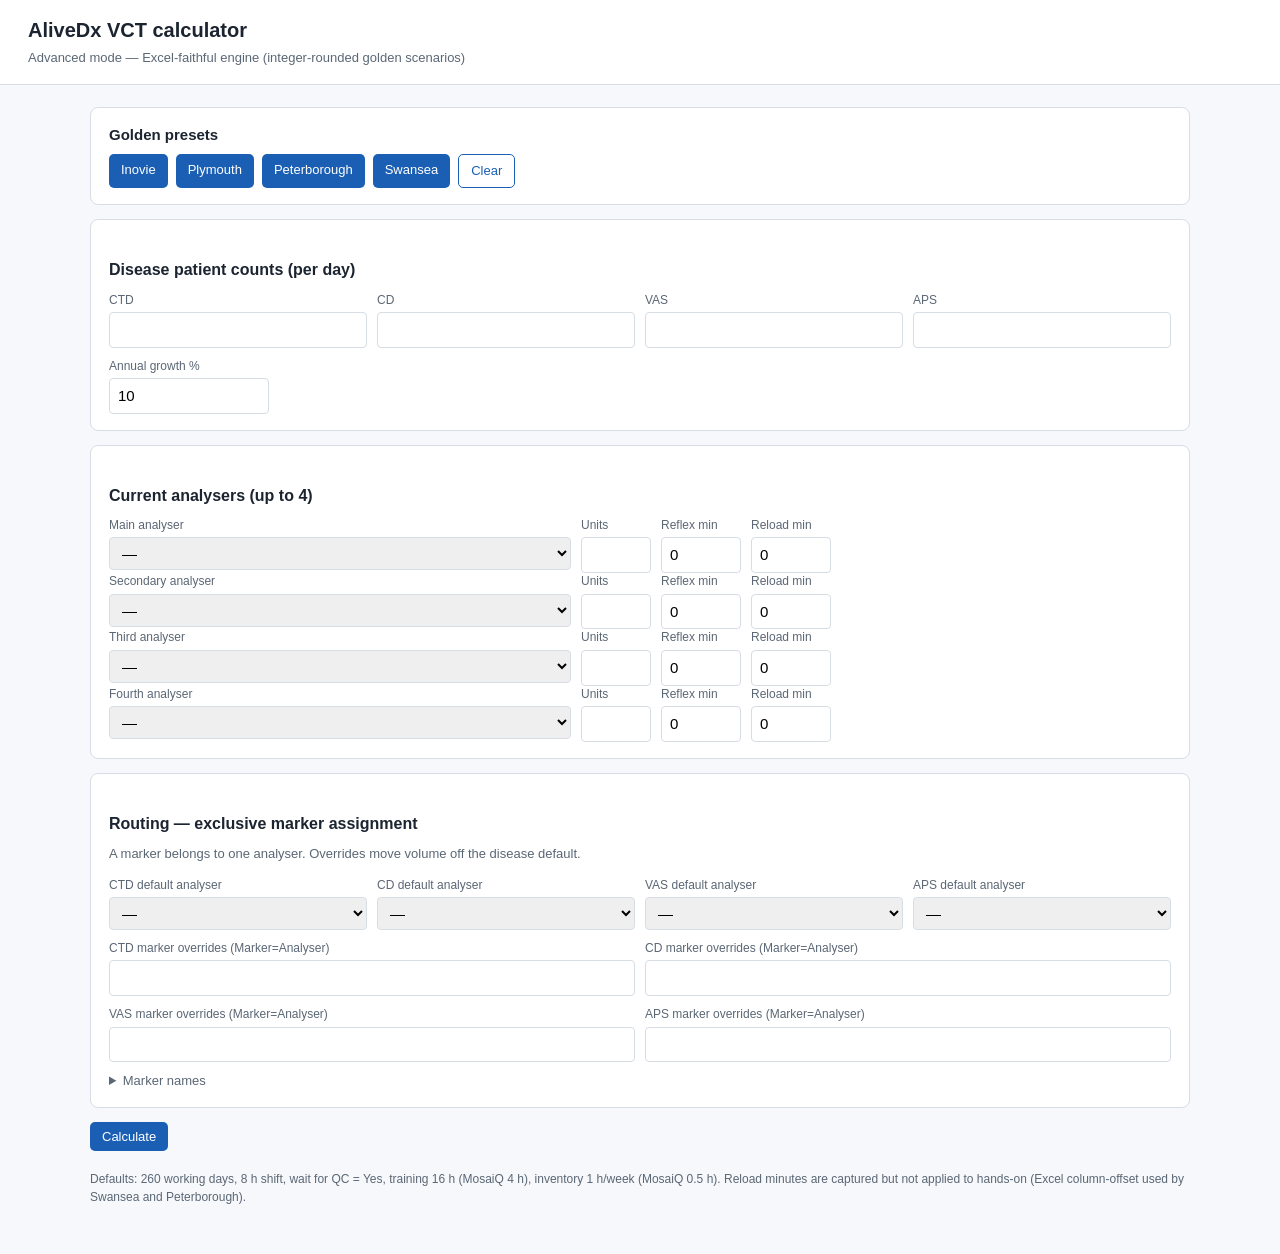
==== index.html @ d1c3e723 "Add VCT Lite calculator" ====
<!doctype html>
<html lang="en">
<head>
<meta charset="utf-8">
<meta name="viewport" content="width=device-width, initial-scale=1">
<title>AliveDx VCT calculator</title>
<style>
:root{--ink:#1b2430;--muted:#5b6775;--line:#d7dde5;--bg:#f6f8fb;--card:#fff;--accent:#1a5fb4;--ok:#1b7f4e;--bad:#b42318}
body{margin:0;font:15px/1.45 Segoe UI,Calibri,Helvetica,Arial,sans-serif;color:var(--ink);background:var(--bg)}
header{background:#fff;border-bottom:1px solid var(--line);padding:16px 28px}
header h1{margin:0;font-size:20px;font-weight:650}header p{margin:4px 0 0;color:var(--muted);font-size:13px}
main{max-width:1100px;margin:0 auto;padding:22px 28px 48px}h2{font-size:16px;margin:22px 0 10px}
.card{background:var(--card);border:1px solid var(--line);border-radius:8px;padding:16px 18px;margin-bottom:14px}
.presets{display:flex;gap:8px;flex-wrap:wrap}
.btn,button,.presets a{display:inline-block;background:var(--accent);color:#fff;border:0;border-radius:5px;padding:7px 12px;text-decoration:none;font-size:13px;cursor:pointer}
.btn.sec,.presets a.sec{background:#fff;color:var(--accent);border:1px solid var(--accent)}
label{display:block;font-size:12px;color:var(--muted);margin-bottom:3px}
input,select{width:100%;padding:6px 8px;border:1px solid var(--line);border-radius:4px;font:inherit;box-sizing:border-box}
.grid,.g4,.g5,.g2{display:grid;gap:10px}.g4{grid-template-columns:repeat(4,1fr)}.g5{grid-template-columns:1.4fr 70px 80px 80px 1fr}.g2{grid-template-columns:1fr 1fr}
table{width:100%;border-collapse:collapse;font-size:14px}th,td{text-align:left;padding:7px 8px;border-bottom:1px solid var(--line)}
th{color:var(--muted);font-weight:600;font-size:12px;text-transform:uppercase;letter-spacing:.03em}
td.num{text-align:right;font-variant-numeric:tabular-nums}.ok{color:var(--ok);font-weight:600}.bad{color:var(--bad);font-weight:600}
footer{color:var(--muted);font-size:12px;margin-top:20px}
#results{display:none}
@media (max-width:720px){.g4,.g5,.g2{grid-template-columns:1fr}}

</style>
</head>
<body>
<header>
  <h1>AliveDx VCT calculator</h1>
  <p>Advanced mode — Excel-faithful engine (integer-rounded golden scenarios)</p>
</header>
<main>
  <div class="card"><strong>Golden presets</strong>
    <div class="presets" style="margin-top:8px">
      <a href="#" id="preset-inovie">Inovie</a>
      <a href="#" id="preset-plymouth">Plymouth</a>
      <a href="#" id="preset-peterborough">Peterborough</a>
      <a href="#" id="preset-swansea">Swansea</a>
      <a class="sec" href="#" id="preset-clear">Clear</a>
    </div>
  </div>

  <form id="vct-form" action="#" onsubmit="return false;">
    <input type="hidden" id="preset" name="preset" value="">
    <div class="card">
      <h2>Disease patient counts (per day)</h2>
      <div class="g4">
        <div><label>CTD</label><input id="p_CTD" name="p_CTD" type="number" min="0" step="1" required></div>
        <div><label>CD</label><input id="p_CD" name="p_CD" type="number" min="0" step="1" required></div>
        <div><label>VAS</label><input id="p_VAS" name="p_VAS" type="number" min="0" step="1" required></div>
        <div><label>APS</label><input id="p_APS" name="p_APS" type="number" min="0" step="1" required></div>
      </div>
      <div style="max-width:160px;margin-top:10px">
        <label>Annual growth %</label>
        <input id="growth" name="growth" type="number" min="0" step="0.1" value="10">
      </div>
    </div>

    <div class="card">
      <h2>Current analysers (up to 4)</h2>
      <div class="grid g5">
        <div><label>Main analyser</label><select id="sys0" name="sys0"></select></div>
        <div><label>Units</label><input id="units0" name="units0" type="number" min="0"></div>
        <div><label>Reflex min</label><input id="reflex0" name="reflex0" type="number" min="0" step="1" value="0"></div>
        <div><label>Reload min</label><input id="reload0" name="reload0" type="number" min="0" step="1" value="0"></div>
        <div></div>
      </div>
      <div class="grid g5">
        <div><label>Secondary analyser</label><select id="sys1" name="sys1"></select></div>
        <div><label>Units</label><input id="units1" name="units1" type="number" min="0"></div>
        <div><label>Reflex min</label><input id="reflex1" name="reflex1" type="number" min="0" step="1" value="0"></div>
        <div><label>Reload min</label><input id="reload1" name="reload1" type="number" min="0" step="1" value="0"></div>
        <div></div>
      </div>
      <div class="grid g5">
        <div><label>Third analyser</label><select id="sys2" name="sys2"></select></div>
        <div><label>Units</label><input id="units2" name="units2" type="number" min="0"></div>
        <div><label>Reflex min</label><input id="reflex2" name="reflex2" type="number" min="0" step="1" value="0"></div>
        <div><label>Reload min</label><input id="reload2" name="reload2" type="number" min="0" step="1" value="0"></div>
        <div></div>
      </div>
      <div class="grid g5">
        <div><label>Fourth analyser</label><select id="sys3" name="sys3"></select></div>
        <div><label>Units</label><input id="units3" name="units3" type="number" min="0"></div>
        <div><label>Reflex min</label><input id="reflex3" name="reflex3" type="number" min="0" step="1" value="0"></div>
        <div><label>Reload min</label><input id="reload3" name="reload3" type="number" min="0" step="1" value="0"></div>
        <div></div>
      </div>
    </div>

    <div class="card">
      <h2>Routing — exclusive marker assignment</h2>
      <p style="color:var(--muted);margin-top:0;font-size:13px">A marker belongs to one analyser. Overrides move volume off the disease default.</p>
      <div class="g4">
        <div><label>CTD default analyser</label><select id="route_CTD" name="route_CTD"></select></div>
        <div><label>CD default analyser</label><select id="route_CD" name="route_CD"></select></div>
        <div><label>VAS default analyser</label><select id="route_VAS" name="route_VAS"></select></div>
        <div><label>APS default analyser</label><select id="route_APS" name="route_APS"></select></div>
      </div>
      <div class="grid g2" style="margin-top:10px">
        <div><label>CTD marker overrides (Marker=Analyser)</label><input id="ov_CTD" name="ov_CTD"></div>
        <div><label>CD marker overrides (Marker=Analyser)</label><input id="ov_CD" name="ov_CD"></div>
        <div><label>VAS marker overrides (Marker=Analyser)</label><input id="ov_VAS" name="ov_VAS"></div>
        <div><label>APS marker overrides (Marker=Analyser)</label><input id="ov_APS" name="ov_APS"></div>
      </div>
      <details style="margin-top:10px;color:var(--muted);font-size:13px">
        <summary>Marker names</summary>
        <div id="marker-help"></div>
      </details>
    </div>
    <button type="button" id="btn-calc">Calculate</button>
  </form>

  <div id="results"></div>
  <footer>Defaults: 260 working days, 8 h shift, wait for QC = Yes, training 16 h (MosaiQ 4 h), inventory 1 h/week (MosaiQ 0.5 h). Reload minutes are captured but not applied to hands-on (Excel column-offset used by Swansea and Peterborough).</footer>
</main>

<script id="engine">
var REF = {"source":"/workspace/vct-user/Masterfile_EXT_VCT Lite.xlsm","instruments":{"MosaiQ":{"name":"MosaiQ","manufacturer":"AliveDx","type":"Multiplex","utilization_basis":1,"shift_min":480,"ttfr":58,"process_sec":42,"process_min":0.7,"max_per_device":460.65934065934067,"batch_tubes":null,"batch_count":null,"wf_setup":10,"wf_qc":58,"wf_cal":0,"wf_maint":21.53846153846154,"op_startup":5,"op_qc":5,"op_cal":0,"op_maint":7.923076923076923,"op_analytical":5,"op_post":5,"max_daily_patients":460.65934065934067},"Phadia 250":{"name":"Phadia 250","manufacturer":"ThermoFisher","type":"Singleplex","utilization_basis":3,"shift_min":480,"ttfr":120,"process_sec":60,"process_min":1,"max_per_device":99.09230769230771,"batch_tubes":null,"batch_count":null,"wf_setup":30,"wf_qc":120,"wf_cal":15,"wf_maint":55.90769230769231,"op_startup":15,"op_qc":5,"op_cal":5,"op_maint":15.846153846153847,"op_analytical":10,"op_post":5,"max_daily_patients":null},"BioPlex 2200":{"name":"BioPlex 2200","manufacturer":"Bio Rad","type":"Multiplex","utilization_basis":2,"shift_min":480,"ttfr":42,"process_sec":36,"process_min":0.6,"max_per_device":468.6080586080586,"batch_tubes":null,"batch_count":null,"wf_setup":60,"wf_qc":42,"wf_cal":2.142857142857143,"wf_maint":22.692307692307693,"op_startup":20,"op_qc":5,"op_cal":0.7142857142857142,"op_maint":8.923076923076923,"op_analytical":15,"op_post":15,"max_daily_patients":null},"Aptiva":{"name":"Aptiva","manufacturer":"Werfen","type":"Multiplex","utilization_basis":2,"shift_min":480,"ttfr":60,"process_sec":60,"process_min":1,"max_per_device":265.46153846153845,"batch_tubes":null,"batch_count":null,"wf_setup":30,"wf_qc":60,"wf_cal":5,"wf_maint":29.53846153846154,"op_startup":10,"op_qc":5,"op_cal":5,"op_maint":18.76923076923077,"op_analytical":10,"op_post":15,"max_daily_patients":null},"Bio-Flash":{"name":"Bio-Flash","manufacturer":"Werfen","type":"Singleplex","utilization_basis":3,"shift_min":480,"ttfr":30,"process_sec":56,"process_min":0.9333333333333333,"max_per_device":351.9230769230769,"batch_tubes":null,"batch_count":null,"wf_setup":30,"wf_qc":30,"wf_cal":5,"wf_maint":26.53846153846154,"op_startup":10,"op_qc":5,"op_cal":5,"op_maint":16.76923076923077,"op_analytical":10,"op_post":15,"max_daily_patients":null},"Euroblotmaster":{"name":"Euroblotmaster","manufacturer":"Euroimmun","type":"Batch","utilization_basis":4,"shift_min":480,"ttfr":121,"process_sec":7260,"process_min":2.75,"max_per_device":4224,"batch_tubes":44,"batch_count":4,"wf_setup":35,"wf_qc":121,"wf_cal":5,"wf_maint":5,"op_startup":35,"op_qc":5,"op_cal":5,"op_maint":5,"op_analytical":15,"op_post":50,"max_daily_patients":null},"DS2":{"name":"DS2","manufacturer":"Dynex","type":"Batch","utilization_basis":4,"shift_min":480,"ttfr":107,"process_sec":13800,"process_min":1.2777777777777777,"max_per_device":60617.25752508362,"batch_tubes":180,"batch_count":2,"wf_setup":15,"wf_qc":0,"wf_cal":0,"wf_maint":19.692307692307693,"op_startup":10,"op_qc":5,"op_cal":5,"op_maint":14.307692307692308,"op_analytical":30,"op_post":10,"max_daily_patients":null}},"markers":{"CTD":{"names":["ANA Screen/ ENA screen (solid phase - first line test/screening - e.g. Bioplex, Immunocap Symphony)","CCP combined prescription with CTD","dsDNA","Scl70","Jo1","SS-B (La)","SS-A (Ro60)","CENP B","U1RNP","Sm","Sm/RNP","RNA polymerase III","Ribosomal P protein","DFS70","Chromatin/Nucleosome","TRIM21 (SS-A Ro52)"],"ratios":[1.0,0.25,1.0,0.1,0.1,0.1,0.1,0.1,0.1,0.1,0.1,0.1,0.1,0.1,0.1,0.1]},"CD":{"names":["tTG IgA","tTG IgG","DGP IgA","DGP IgG","Total IgA (control)"],"ratios":[1.0,0.05,0.02,0.02,0.0]},"VAS":{"names":["MPO","PR3","Anti-GBM"],"ratios":[1.0,1.0,0.2]},"APS":{"names":["Anti-beta2 glicoprotein IgG","Anti-beta2 glicoprotein IgM","Anti-cardiolipin IgG","Anti-cardiolipin IgM"],"ratios":[1.0,1.0,1.0,1.0]}},"defaults":{"working_days_per_week":5,"bank_holidays":"Yes","working_days_per_year":260,"shift_hours":8,"shifts":1,"weeks_per_year":52,"wait_for_qc":"Yes","training_hours_current":16,"employees_current":1,"inventory_h_per_week_current":1,"training_hours_mosaiq":4,"employees_mosaiq":1,"inventory_h_per_week_mosaiq":0.5,"usage":"Full replacement with MosaiQ"},"name_map":{"Bioplex 2200":"BioPlex 2200","Bioplex":"BioPlex 2200","Phadia":"Phadia 250"},"notes":{"wait_qc":"All four golden scenarios wait for QC = Yes; row 49/50 already include QC.","bioPlex_maint":"BioPlex 2200 R_ELISA L64 uses L59 in the monthly term (Excel quirk); cached value stored."}};

// AliveDx VCT Lite/Advanced engine — Excel-faithful calculate()
// Ported exactly from engine.py

function load_ref() {
  return REF;
}

function excel_round(x, digits) {
  if (digits === undefined) digits = 0;
  if (x === null || x === undefined) return null;
  var sign = x >= 0 ? 1 : -1;
  var ax = Math.abs(Number(x));
  var factor = Math.pow(10, digits);
  ax = Math.floor(ax * factor + 0.5) / factor;
  var out = sign * ax;
  if (digits <= 0) return Math.trunc(out);
  return out;
}

function excel_roundup(x, digits) {
  if (digits === undefined) digits = 0;
  if (x === null || x === undefined || x === 0) return 0;
  var factor = Math.pow(10, digits);
  if (digits === 0) {
    return Math.trunc(Math.ceil(x * factor - 1e-12) / factor);
  }
  return Math.ceil(x * factor - 1e-12) / factor;
}

function canon_name(name, ref) {
  if (!name) return name;
  ref = ref || load_ref();
  var map = ref["name_map"] || {};
  return map.hasOwnProperty(name) ? map[name] : name;
}

function _inst(name, ref) {
  ref = ref || load_ref();
  var key = canon_name(name, ref);
  if (!ref["instruments"].hasOwnProperty(key)) {
    throw new Error("Unknown instrument: " + JSON.stringify(name) + " (mapped " + JSON.stringify(key) + ")");
  }
  return ref["instruments"][key];
}

function _short(marker) {
  var m = marker.toLowerCase();
  var aliases = [
    ["ana", "ANA"],
    ["ena", "ANA"],
    ["ccp", "CCP"],
    ["dsdna", "dsDNA"],
    ["scl", "Scl70"],
    ["jo1", "Jo1"],
    ["jo-1", "Jo1"],
    ["ss-b", "SS-B"],
    ["la)", "SS-B"],
    ["ro60", "SS-A"],
    ["ss-a (ro60)", "SS-A"],
    ["cenp", "CENP B"],
    ["u1rnp", "U1RNP"],
    ["sm/rnp", "Sm/RNP"],
    ["sm", "Sm"],
    ["rna pol", "RNA polymerase III"],
    ["ribosom", "Ribosomal P"],
    ["dfs70", "DFS70"],
    ["chromatin", "Chromatin"],
    ["trim21", "TRIM21"],
    ["ttg iga", "tTG IgA"],
    ["ttg igg", "tTG IgG"],
    ["dgp iga", "DGP IgA"],
    ["dgp igg", "DGP IgG"],
    ["total iga", "Total IgA"],
    ["mpo", "MPO"],
    ["pr3", "PR3"],
    ["gbm", "Anti-GBM"],
    ["beta2", null],
    ["cardio", null]
  ];
  if (m.indexOf("beta2") !== -1 || m.indexOf("glicoprotein") !== -1) {
    return m.indexOf("igg") !== -1 ? "b2IgG" : "b2IgM";
  }
  if (m.indexOf("cardio") !== -1) {
    return m.indexOf("igg") !== -1 ? "aCLIgG" : "aCLIgM";
  }
  for (var i = 0; i < aliases.length; i++) {
    var needle = aliases[i][0];
    var short = aliases[i][1];
    if (m.indexOf(needle) !== -1 && short) {
      if (needle === "sm" && (m.indexOf("sm/rnp") !== -1 || m.indexOf("rnp") !== -1)) {
        continue;
      }
      if (needle === "ss-a" || needle === "ro60") {
        if (m.indexOf("ro52") !== -1 || m.indexOf("trim") !== -1) {
          continue;
        }
      }
      return short;
    }
  }
  return marker;
}

function resolve_marker_map(scenario, ref) {
  ref = ref || load_ref();
  var markers = ref["markers"];
  var routing = Object.assign({}, scenario["routing"] || {});
  var overrides = scenario["overrides"] || {};
  var insts = scenario["instruments"] || [];
  var deflt = null;
  if (insts.length) {
    deflt = canon_name(insts[0]["system"], ref);
  }
  var out = {};
  var diseases = Object.keys(markers);
  for (var di = 0; di < diseases.length; di++) {
    var disease = diseases[di];
    var spec = markers[disease];
    var dest = routing.hasOwnProperty(disease) ? routing[disease] : deflt;
    dest = dest ? canon_name(dest, ref) : null;
    var ov = overrides[disease] || {};
    var ov_canon = {};
    var ovKeys = Object.keys(ov);
    for (var oi = 0; oi < ovKeys.length; oi++) {
      var k = ovKeys[oi];
      var v = ov[k];
      ov_canon[_short(k).toLowerCase()] = canon_name(v, ref);
      ov_canon[k.toLowerCase()] = canon_name(v, ref);
    }
    var row = {};
    for (var ni = 0; ni < spec["names"].length; ni++) {
      var name = spec["names"][ni];
      var s = _short(name).toLowerCase();
      row[name] = ov_canon[s] || ov_canon[name.toLowerCase()] || dest;
    }
    out[disease] = row;
  }
  return out;
}

function _top_n_tubes(vols, n) {
  if (!vols || !vols.length) {
    return [];
  }
  var positive = [];
  for (var i = 0; i < vols.length; i++) {
    if (vols[i] > 0) positive.push(vols[i]);
  }
  if (!positive.length) {
    var zeros = [];
    for (var z = 0; z < vols.length; z++) zeros.push(0.0);
    return zeros;
  }
  var ranked = positive.slice().sort(function (a, b) { return b - a; });
  var threshold = ranked[Math.min(n, ranked.length) - 1];
  var out = [];
  var taken = 0;
  for (var j = 0; j < vols.length; j++) {
    var v = vols[j];
    if (v > threshold) {
      out.push(v);
      taken += 1;
    } else if (v === threshold && v > 0 && taken < n) {
      out.push(v);
      taken += 1;
    } else {
      out.push(0.0);
    }
  }
  return out;
}

function calculate(scenario, ref) {
  ref = ref || load_ref();
  var defaults = ref["defaults"];
  var markers = ref["markers"];
  var mmap = resolve_marker_map(scenario, ref);

  var patients = {
    "CTD": Number((scenario["patients"] || {})["CTD"] || 0),
    "CD": Number((scenario["patients"] || {})["CD"] || 0),
    "VAS": Number((scenario["patients"] || {})["VAS"] || 0),
    "APS": Number((scenario["patients"] || {})["APS"] || 0)
  };
  var total_patients = patients["CTD"] + patients["CD"] + patients["VAS"] + patients["APS"];

  var raw_insts = [];
  var specs = scenario["instruments"] || [];
  for (var si = 0; si < specs.length; si++) {
    var spec = specs[si];
    var sys = canon_name(spec["system"], ref);
    var units = parseInt(spec["units"] || 0, 10);
    if (isNaN(units)) units = 0;
    if (units <= 0 || !sys) continue;
    raw_insts.push({
      "system": sys,
      "units": units,
      "reflex_min": Number(spec["reflex_min"] || 0),
      "reload_min": Number(spec["reload_min"] || 0),
      "meta": _inst(sys, ref)
    });
  }

  var diseases = Object.keys(markers);
  for (var ri = 0; ri < raw_insts.length; ri++) {
    var inst0 = raw_insts[ri];
    inst0["tests"] = 0.0;
    inst0["tubes"] = 0.0;
    inst0["patients"] = 0.0;
    inst0["panel_tests"] = {};
    inst0["panel_order"] = {};
    for (var d0 = 0; d0 < diseases.length; d0++) {
      inst0["panel_tests"][diseases[d0]] = [];
      inst0["panel_order"][diseases[d0]] = [];
    }
  }

  var name_to_inst = {};
  for (var ni2 = 0; ni2 < raw_insts.length; ni2++) {
    name_to_inst[raw_insts[ni2]["system"]] = raw_insts[ni2];
  }

  var total_tests = 0.0;
  for (var di = 0; di < diseases.length; di++) {
    var disease = diseases[di];
    var specm = markers[disease];
    var npat = patients[disease];
    for (var mi = 0; mi < specm["names"].length; mi++) {
      var name = specm["names"][mi];
      var ratio = specm["ratios"][mi];
      var dest = mmap[disease][name];
      var vol = npat * Number(ratio);
      total_tests += vol;
      if (dest && name_to_inst.hasOwnProperty(dest)) {
        name_to_inst[dest]["tests"] += vol;
        name_to_inst[dest]["panel_tests"][disease].push(vol);
        name_to_inst[dest]["panel_order"][disease].push(name);
      }
    }
  }

  var multiplex_top2 = { "CD": true, "APS": true };
  for (var dj = 0; dj < diseases.length; dj++) {
    var disease2 = diseases[dj];
    var panel_tubes = {};
    for (var ii = 0; ii < raw_insts.length; ii++) {
      var inst = raw_insts[ii];
      var vols = inst["panel_tests"][disease2];
      if (!vols.length) {
        panel_tubes[inst["system"]] = 0.0;
        continue;
      }
      var n = (inst["meta"]["type"] === "Multiplex" && multiplex_top2[disease2]) ? 2 : 1;
      var tlist = _top_n_tubes(vols, n);
      var tsum = 0;
      for (var t = 0; t < tlist.length; t++) tsum += tlist[t];
      panel_tubes[inst["system"]] = tsum;
      inst["tubes"] += tsum;
    }
    var pvals = Object.keys(panel_tubes).map(function (k) { return panel_tubes[k]; });
    var max_k = pvals.length ? Math.max.apply(null, pvals) : 0.0;
    var awarded = false;
    for (var ij = 0; ij < raw_insts.length; ij++) {
      var inst2 = raw_insts[ij];
      var k = panel_tubes.hasOwnProperty(inst2["system"]) ? panel_tubes[inst2["system"]] : 0.0;
      if ((!awarded) && max_k > 0 && Math.abs(k - max_k) < 1e-9) {
        inst2["patients"] += k;
        awarded = true;
      }
    }
  }

  var total_tubes = 0;
  for (var it = 0; it < raw_insts.length; it++) total_tubes += raw_insts[it]["tubes"];
  var analysers_current = 0;
  for (var iu = 0; iu < raw_insts.length; iu++) analysers_current += raw_insts[iu]["units"];

  var mq = ref["instruments"]["MosaiQ"];
  var mq_max = Number(mq["max_per_device"]);
  var mq_units = mq_max ? excel_roundup(total_patients / mq_max, 0) : 1;
  if (mq_units < 1 && total_patients > 0) mq_units = 1;

  function native_capacity(inst) {
    var m = inst["meta"];
    if (m["type"] === "Batch") {
      return Number(m["batch_count"]) * Number(m["batch_tubes"]) * inst["units"];
    }
    return Number(m["max_per_device"]) * inst["units"];
  }

  function utilization(inst) {
    var cap = native_capacity(inst);
    if (!cap) return 0.0;
    var basis = inst["meta"]["utilization_basis"];
    var load;
    if (basis === 2 || basis === 4) {
      load = inst["tubes"];
    } else if (basis === 3) {
      load = inst["tests"];
    } else {
      load = inst["patients"];
    }
    return load / cap;
  }

  var utils = [];
  for (var ux = 0; ux < raw_insts.length; ux++) {
    if (raw_insts[ux]["units"] > 0) utils.push(utilization(raw_insts[ux]));
  }
  var max_util = utils.length ? Math.max.apply(null, utils) : 1.0;
  if (max_util <= 0) max_util = 1.0;
  var current_capacity = total_patients / max_util;

  function one_device_tat(inst, load_per_device) {
    var m = inst["meta"];
    var setup = Number(m["wf_setup"] || 0);
    var maint = Number(m["wf_maint"] || 0);
    var cal = Number(m["wf_cal"] || 0);
    var qc = Number(m["wf_qc"] || 0);
    var ttfr, process;
    if (m["type"] === "Batch") {
      ttfr = 0.0;
      var tubes_per_batch = Number(m["batch_tubes"] || 1);
      var n_batch = tubes_per_batch ? excel_roundup(inst["tubes"] / tubes_per_batch, 0) : 0;
      var duration = Number(m["ttfr"] || 0);
      process = n_batch * (n_batch * duration);
    } else {
      ttfr = Number(m["ttfr"] || 0);
      process = load_per_device * Number(m["process_min"] || 0);
    }
    var tat = setup + maint + cal + qc + ttfr + process;
    return {
      "setup": setup, "maint": maint, "cal": cal, "qc": qc,
      "ttfr": ttfr, "process": process, "tat": tat
    };
  }

  function load_for_tat(inst) {
    if (inst["meta"]["type"] === "Singleplex") return inst["tests"];
    return inst["tubes"];
  }

  var clocks = [];
  var testing_current = 0.0;
  var prep_current = 0.0;
  for (var ic = 0; ic < raw_insts.length; ic++) {
    var instc = raw_insts[ic];
    var load = load_for_tat(instc);
    var per = instc["units"] ? load / instc["units"] : 0.0;
    var clk = one_device_tat(instc, per);
    instc["clock"] = clk;
    testing_current += (clk["ttfr"] + clk["process"]) * instc["units"];
    prep_current += (clk["setup"] + clk["maint"] + clk["cal"] + clk["qc"]) * instc["units"];
    clocks.push(clk);
  }

  var mq_load_per = mq_units ? total_patients / mq_units : 0.0;
  var mq_process = mq_load_per * Number(mq["process_min"]);
  var mq_setup = Number(mq["wf_setup"]);
  var mq_maint = Number(mq["wf_maint"]);
  var mq_cal = Number(mq["wf_cal"]);
  var mq_qc = Number(mq["wf_qc"]);
  var mq_ttfr = Number(mq["ttfr"]);
  var mq_tat = mq_setup + mq_maint + mq_cal + mq_qc + mq_ttfr + mq_process;
  var testing_future = (mq_ttfr + mq_process) * mq_units;
  var prep_future = (mq_setup + mq_maint + mq_cal + mq_qc) * mq_units;

  function hot_exclusive(insts_or_mq, is_mq) {
    var total = 0.0;
    if (is_mq) {
      var u = mq_units;
      total += Number(mq["op_startup"]) * u;
      total += Number(mq["op_analytical"]) * u;
      total += Number(mq["op_post"]) * u;
      total += Number(mq["op_qc"]) * u;
      total += Number(mq["op_maint"]) * u;
      total += Number(mq["op_cal"]) * u;
      return total;
    }
    for (var hi = 0; hi < insts_or_mq.length; hi++) {
      var insth = insts_or_mq[hi];
      var mh = insth["meta"];
      var uh = insth["units"];
      total += Number(mh["op_startup"]) * uh;
      total += Number(mh["op_analytical"]) * uh + insth["reflex_min"];
      total += Number(mh["op_post"]) * uh;
      total += Number(mh["op_qc"]) * uh;
      total += Number(mh["op_maint"]) * uh;
      total += Number(mh["op_cal"]) * uh;
    }
    return total;
  }

  var days_wk = Number(defaults["working_days_per_week"]);
  var weeks = Number(defaults["weeks_per_year"]);
  var n_types = raw_insts.length;
  var train_cur_h = Number(defaults["training_hours_current"]) * Number(defaults["employees_current"]) * n_types;
  var train_cur = (train_cur_h / weeks / days_wk) * 60.0;
  var inv_cur = (Number(defaults["inventory_h_per_week_current"]) / days_wk) * 60.0;
  var hot_cur = hot_exclusive(raw_insts) + train_cur + inv_cur;

  var train_mq_h = Number(defaults["training_hours_mosaiq"]) * Number(defaults["employees_mosaiq"]) * 1;
  var train_mq = (train_mq_h / weeks / days_wk) * 60.0;
  var inv_mq = (Number(defaults["inventory_h_per_week_mosaiq"]) / days_wk) * 60.0;
  var hot_fut = hot_exclusive(null, true) + train_mq + inv_mq;

  var roles = ["main", "secondary", "third", "fourth"];
  var processing = {};
  for (var idx = 0; idx < roles.length; idx++) {
    var role = roles[idx];
    if (idx < raw_insts.length) {
      var instp = raw_insts[idx];
      processing[role] = {
        "time_min": excel_round(instp["clock"]["tat"]),
        "tube_runs": excel_round(instp["tubes"]),
        "system": instp["system"]
      };
    } else {
      processing[role] = { "time_min": null, "tube_runs": null, "system": null };
    }
  }
  processing["mosaiq"] = {
    "time_min": excel_round(mq_tat),
    "tube_runs": excel_round(total_patients),
    "system": "MosaiQ"
  };

  var future_setup = mq_max * mq_units;

  var dbg_insts = [];
  for (var idb = 0; idb < raw_insts.length; idb++) {
    var i = raw_insts[idb];
    dbg_insts.push({
      "system": i["system"],
      "units": i["units"],
      "tests": i["tests"],
      "tubes": i["tubes"],
      "patients": i["patients"],
      "util": utilization(i),
      "tat": i["clock"]["tat"],
      "process": i["clock"]["process"]
    });
  }

  return {
    "patients_per_day": excel_round(total_patients),
    "tube_runs_per_day": excel_round(total_tubes),
    "tests_per_day": excel_round(total_tests),
    "analysers_current": analysers_current,
    "analysers_future": mq_units,
    "testing_time_current": excel_round(testing_current),
    "testing_time_future": excel_round(testing_future),
    "preparation_time_current": excel_round(prep_current),
    "preparation_time_future": excel_round(prep_future),
    "processing": processing,
    "hands_on_current": excel_round(hot_cur),
    "hands_on_future": excel_round(hot_fut),
    "workload_patients": excel_round(total_patients),
    "current_capacity": excel_round(current_capacity),
    "future_setup": excel_round(future_setup),
    "send_outs": 0,
    "ifa": 0,
    "_debug": {
      "total_tests_raw": total_tests,
      "total_tubes_raw": total_tubes,
      "max_util": max_util,
      "testing_current_raw": testing_current,
      "prep_current_raw": prep_current,
      "hot_current_raw": hot_cur,
      "hot_future_raw": hot_fut,
      "mq_tat_raw": mq_tat,
      "mq_units": mq_units,
      "instruments": dbg_insts
    }
  };
}

if (typeof module !== "undefined" && module.exports) {
  module.exports = {
    excel_round: excel_round,
    excel_roundup: excel_roundup,
    canon_name: canon_name,
    _short: _short,
    _top_n_tubes: _top_n_tubes,
    resolve_marker_map: resolve_marker_map,
    calculate: calculate,
    load_ref: load_ref
  };
}


var DISEASES = ["CTD", "CD", "VAS", "APS"];
var ROLES = ["Main", "Secondary", "Third", "Fourth"];

var SCENARIOS = {
  inovie: {
    id: 1, name: "Inovie",
    patients: {CTD: 313, CD: 361, VAS: 104, APS: 92},
    growth: 0.05,
    instruments: [
      {system: "Bioplex 2200", units: 4, reflex_min: 30, reload_min: 0},
      {system: "Aptiva", units: 2, reflex_min: 20, reload_min: 0},
      {system: "Phadia 250", units: 1, reflex_min: 0, reload_min: 0}
    ],
    routing: {CTD: "BioPlex 2200", CD: "Aptiva", VAS: "BioPlex 2200", APS: "BioPlex 2200"},
    overrides: {CTD: {"RNA polymerase III": "Phadia 250", DFS70: "Phadia 250"}}
  },
  plymouth: {
    id: 2, name: "Plymouth",
    patients: {CTD: 17, CD: 82, VAS: 10, APS: 3},
    growth: 0.1,
    instruments: [
      {system: "Phadia 250", units: 2, reflex_min: 18, reload_min: 0},
      {system: "DS2", units: 1, reflex_min: 0, reload_min: 0},
      {system: "Euroblotmaster", units: 1, reflex_min: 0, reload_min: 0}
    ],
    routing: {CTD: "Euroblotmaster", CD: "Phadia 250", VAS: "Phadia 250", APS: "Phadia 250"},
    overrides: {CTD: {ANA: "DS2", CCP: "Phadia 250", dsDNA: "Phadia 250"}}
  },
  peterborough: {
    id: 3, name: "Peterborough",
    patients: {CTD: 53, CD: 60, VAS: 9, APS: 4},
    growth: 0.22,
    instruments: [
      {system: "Phadia", units: 3, reflex_min: 60, reload_min: 10}
    ],
    routing: {CTD: "Phadia 250", CD: "Phadia 250", VAS: "Phadia 250", APS: "Phadia 250"},
    overrides: {}
  },
  swansea: {
    id: 4, name: "Swansea",
    patients: {CTD: 40, CD: 153, VAS: 10, APS: 16},
    growth: 0.2,
    instruments: [
      {system: "Bio-Flash", units: 2, reflex_min: 10, reload_min: 10},
      {system: "DS2", units: 1, reflex_min: 5, reload_min: 0}
    ],
    routing: {CTD: "Bio-Flash", CD: "DS2", VAS: "Bio-Flash", APS: "Bio-Flash"},
    overrides: {}
  }
};

var EXPECTED = {
  inovie: {
    patients_per_day: 870, tube_runs_per_day: 1011, tests_per_day: 2101,
    analysers: "7 → 2", testing: "1210 → 725", prep: "977 → 179",
    hot: "515 → 63", workload: 870, capacity: 1219, future: 921,
    proc: [["Main", 259, 601], ["Secondary", 374, 379], ["Third", 404, 31], ["MosaiQ", 452, 870]]
  },
  plymouth: {
    patients_per_day: 112, tube_runs_per_day: 131, tests_per_day: 184,
    analysers: "4 → 1", testing: "613 → 136", prep: "643 → 90",
    hot: "342 → 35", workload: 112, capacity: 153, future: 461,
    proc: [["Main", 413, 112], ["Secondary", 142, 17], ["Third", 287, 2], ["MosaiQ", 226, 112]]
  },
  peterborough: {
    patients_per_day: 126, tube_runs_per_day: 126, tests_per_day: 289,
    analysers: "3 → 1", testing: "649 → 146", prep: "663 → 90",
    hot: "243 → 35", workload: 126, capacity: 129, future: 461,
    proc: [["Main", 437, 126], ["Secondary", null, null], ["Third", null, null], ["MosaiQ", 236, 126]]
  },
  swansea: {
    patients_per_day: 219, tube_runs_per_day: 219, tests_per_day: 395,
    analysers: "3 → 1", testing: "380 → 211", prep: "218 → 90",
    hot: "232 → 35", workload: 219, capacity: 515, future: 461,
    proc: [["Main", 228, 66], ["Secondary", 142, 153], ["Third", null, null], ["MosaiQ", 301, 219]]
  }
};

function instNames() {
  var names = [];
  var keys = Object.keys(REF.instruments);
  for (var i = 0; i < keys.length; i++) {
    if (keys[i] !== "MosaiQ") names.push(keys[i]);
  }
  return names;
}

function fillSelect(sel, selected) {
  var names = instNames();
  var html = '<option value="">—</option>';
  for (var i = 0; i < names.length; i++) {
    var n = names[i];
    var selAttr = (n === selected) ? " selected" : "";
    html += '<option value="' + n + '"' + selAttr + '>' + n + '</option>';
  }
  sel.innerHTML = html;
  if (selected) sel.value = selected;
}

function initSelects() {
  for (var i = 0; i < 4; i++) fillSelect(document.getElementById("sys" + i), "");
  for (var d = 0; d < DISEASES.length; d++) fillSelect(document.getElementById("route_" + DISEASES[d]), "");
  var help = [];
  var diseases = Object.keys(REF.markers);
  for (var i = 0; i < diseases.length; i++) {
    var d = diseases[i];
    var spec = REF.markers[d];
    var shorts = [];
    for (var j = 0; j < spec.names.length; j++) shorts.push(_short(spec.names[j]));
    help.push("<div><strong>" + d + "</strong>: " + shorts.join(", ") + "</div>");
  }
  document.getElementById("marker-help").innerHTML = help.join("");
}

function parseOverrides(text) {
  var out = {};
  if (!text) return out;
  var parts = text.split(",");
  for (var i = 0; i < parts.length; i++) {
    var part = parts[i].trim();
    if (part.indexOf("=") === -1) continue;
    var idx = part.indexOf("=");
    var k = part.slice(0, idx).trim();
    var v = part.slice(idx + 1).trim();
    out[k] = v;
  }
  return out;
}

function ovText(pairs) {
  if (!pairs) return "";
  var keys = Object.keys(pairs);
  var bits = [];
  for (var i = 0; i < keys.length; i++) bits.push(keys[i] + "=" + pairs[keys[i]]);
  return bits.join(", ");
}

function clearForm() {
  document.getElementById("preset").value = "";
  for (var d = 0; d < DISEASES.length; d++) {
    document.getElementById("p_" + DISEASES[d]).value = "";
    fillSelect(document.getElementById("route_" + DISEASES[d]), "");
    document.getElementById("ov_" + DISEASES[d]).value = "";
  }
  document.getElementById("growth").value = "10";
  for (var i = 0; i < 4; i++) {
    fillSelect(document.getElementById("sys" + i), "");
    document.getElementById("units" + i).value = "";
    document.getElementById("reflex" + i).value = "0";
    document.getElementById("reload" + i).value = "0";
  }
  document.getElementById("results").style.display = "none";
  document.getElementById("results").innerHTML = "";
}

function fillPreset(name) {
  var sc = SCENARIOS[name];
  if (!sc) return;
  document.getElementById("preset").value = name;
  for (var d = 0; d < DISEASES.length; d++) {
    var dis = DISEASES[d];
    document.getElementById("p_" + dis).value = sc.patients[dis];
    var dest = sc.routing[dis] ? canon_name(sc.routing[dis]) : "";
    fillSelect(document.getElementById("route_" + dis), dest);
    var ov = (sc.overrides && sc.overrides[dis]) ? sc.overrides[dis] : {};
    document.getElementById("ov_" + dis).value = ovText(ov);
  }
  document.getElementById("growth").value = String(Math.round(sc.growth * 100));
  var insts = sc.instruments.slice();
  while (insts.length < 4) insts.push({system: "", units: "", reflex_min: 0, reload_min: 0});
  for (var i = 0; i < 4; i++) {
    var it = insts[i];
    var sys = it.system ? canon_name(it.system) : "";
    fillSelect(document.getElementById("sys" + i), sys);
    document.getElementById("units" + i).value = (it.units === "" || it.units === undefined || it.units === null) ? "" : it.units;
    document.getElementById("reflex" + i).value = (it.reflex_min === undefined || it.reflex_min === null) ? 0 : it.reflex_min;
    document.getElementById("reload" + i).value = (it.reload_min === undefined || it.reload_min === null) ? 0 : it.reload_min;
  }
}

function readScenario() {
  var preset = (document.getElementById("preset").value || "").toLowerCase();
  var instruments = [];
  for (var i = 0; i < 4; i++) {
    var sys = (document.getElementById("sys" + i).value || "").trim();
    var units = parseInt(Number(document.getElementById("units" + i).value || 0), 10);
    if (isNaN(units)) units = 0;
    if (sys && units > 0) {
      instruments.push({
        system: sys,
        units: units,
        reflex_min: Number(document.getElementById("reflex" + i).value || 0),
        reload_min: Number(document.getElementById("reload" + i).value || 0)
      });
    }
  }
  var routing = {};
  var overrides = {};
  var patients = {};
  for (var d = 0; d < DISEASES.length; d++) {
    var dis = DISEASES[d];
    patients[dis] = Number(document.getElementById("p_" + dis).value || 0);
    var r = (document.getElementById("route_" + dis).value || "").trim();
    if (r) routing[dis] = r;
    var ov = parseOverrides(document.getElementById("ov_" + dis).value || "");
    if (Object.keys(ov).length) overrides[dis] = ov;
  }
  return {
    name: preset ? (preset.charAt(0).toUpperCase() + preset.slice(1)) : "Custom",
    patients: patients,
    growth: Number(document.getElementById("growth").value || 0) / 100.0,
    instruments: instruments,
    routing: routing,
    overrides: overrides
  };
}

function td(val, exp) {
  if (exp === undefined || exp === null && arguments.length < 2) {
    return '<td class="num">' + val + '</td><td></td>';
  }
  if (arguments.length < 2 || exp === undefined) {
    return '<td class="num">' + val + '</td><td></td>';
  }
  var cls = (val === exp) ? "ok" : "bad";
  return '<td class="num ' + cls + '">' + val + '</td><td class="num">' + exp + '</td>';
}

function row(label, val, ev) {
  if (ev === undefined) return "<tr><td>" + label + "</td>" + '<td class="num">' + val + "</td><td></td></tr>";
  return "<tr><td>" + label + "</td>" + td(val, ev) + "</tr>";
}

function renderResults(out, preset) {
  var exp = EXPECTED[preset] || null;
  var a = String(out.analysers_current) + " → " + String(out.analysers_future);
  var t = String(out.testing_time_current) + " → " + String(out.testing_time_future);
  var p = String(out.preparation_time_current) + " → " + String(out.preparation_time_future);
  var h = String(out.hands_on_current) + " → " + String(out.hands_on_future);
  var exp_h = exp ? "<th>Excel</th>" : "<th></th>";

  function r(label, val, ekey) {
    var ev = (exp && ekey) ? exp[ekey] : undefined;
    if (exp && ekey) return row(label, val, ev);
    return row(label, val);
  }

  var exp_map = {};
  if (exp) {
    for (var i = 0; i < exp.proc.length; i++) {
      exp_map[exp.proc[i][0]] = [exp.proc[i][1], exp.proc[i][2]];
    }
  }
  var proc_rows = [];
  var keys = [["main", "Main"], ["secondary", "Secondary"], ["third", "Third"], ["mosaiq", "MosaiQ"]];
  for (var k = 0; k < keys.length; k++) {
    var key = keys[k][0];
    var label = keys[k][1];
    var block = out.processing[key];
    var tm = block.time_min;
    var tr = block.tube_runs;
    var show_t = (tm === null || tm === undefined) ? "—" : tm;
    var show_r = (tr === null || tr === undefined) ? "—" : tr;
    var e = exp_map[label];
    if (e) {
      var et = (e[0] === null || e[0] === undefined) ? "—" : e[0];
      var er = (e[1] === null || e[1] === undefined) ? "—" : e[1];
      var ok = (show_t === et) && (show_r === er);
      var cls = ok ? "ok" : "bad";
      proc_rows.push(
        "<tr><td>" + label + "</td><td class=\"num " + cls + "\">" + show_t + "</td>" +
        "<td class=\"num " + cls + "\">" + show_r + "</td>" +
        "<td class=num>" + et + "</td><td class=num>" + er + "</td></tr>"
      );
    } else {
      proc_rows.push(
        "<tr><td>" + label + "</td><td class=num>" + show_t + "</td>" +
        "<td class=num>" + show_r + "</td><td></td><td></td></tr>"
      );
    }
  }

  var procHead = exp ? "<th>Excel time</th><th>Excel tubes</th>" : "<th></th><th></th>";
  var html = ""
    + '<div class="card"><h2>Volume</h2><table><tr><th>Metric</th><th>Engine</th>' + exp_h + "</tr>"
    + r("Patients / day", out.patients_per_day, "patients_per_day")
    + r("Tube runs / day", out.tube_runs_per_day, "tube_runs_per_day")
    + r("Tests / day", out.tests_per_day, "tests_per_day")
    + "</table></div>"
    + '<div class="card"><h2>A–D drivers</h2><table><tr><th>Driver</th><th>Engine</th>' + exp_h + "</tr>"
    + r("A Analysers (current → MosaiQ)", a, "analysers")
    + r("C Testing time (min)", t, "testing")
    + r("C Preparation time (min)", p, "prep")
    + r("B Hands-on (min, incl. training + inventory)", h, "hot")
    + r("D Current workload (patients)", out.workload_patients, "workload")
    + r("D Current capacity (patients)", out.current_capacity, "capacity")
    + r("D Future setup (MosaiQ patients)", out.future_setup, "future")
    + r("F Send-outs", 0)
    + r("G IFA", 0)
    + "</table></div>"
    + '<div class="card"><h2>C Processing time (one-device TAT) and tube runs</h2>'
    + "<table><tr><th></th><th>Time (min)</th><th>Tube runs</th>" + procHead + "</tr>"
    + proc_rows.join("") + "</table></div>"
    + "<footer>Green matches the Excel golden integer. Hands-on is the inclusive C_Charts stack. Reload is not applied (Excel quirk).</footer>";

  var box = document.getElementById("results");
  box.innerHTML = html;
  box.style.display = "block";
  box.scrollIntoView({behavior: "smooth", block: "start"});
}

function doCalculate() {
  var scenario = readScenario();
  var out = calculate(scenario);
  var preset = (document.getElementById("preset").value || "").toLowerCase();
  renderResults(out, preset);
}

function applyPreset(name) {
  fillPreset(name);
  doCalculate();
}

document.addEventListener("DOMContentLoaded", function () {
  initSelects();
  document.getElementById("preset-inovie").addEventListener("click", function (e) { e.preventDefault(); applyPreset("inovie"); });
  document.getElementById("preset-plymouth").addEventListener("click", function (e) { e.preventDefault(); applyPreset("plymouth"); });
  document.getElementById("preset-peterborough").addEventListener("click", function (e) { e.preventDefault(); applyPreset("peterborough"); });
  document.getElementById("preset-swansea").addEventListener("click", function (e) { e.preventDefault(); applyPreset("swansea"); });
  document.getElementById("preset-clear").addEventListener("click", function (e) { e.preventDefault(); clearForm(); });
  document.getElementById("btn-calc").addEventListener("click", function (e) { e.preventDefault(); doCalculate(); });
});
</script>
</body>
</html>
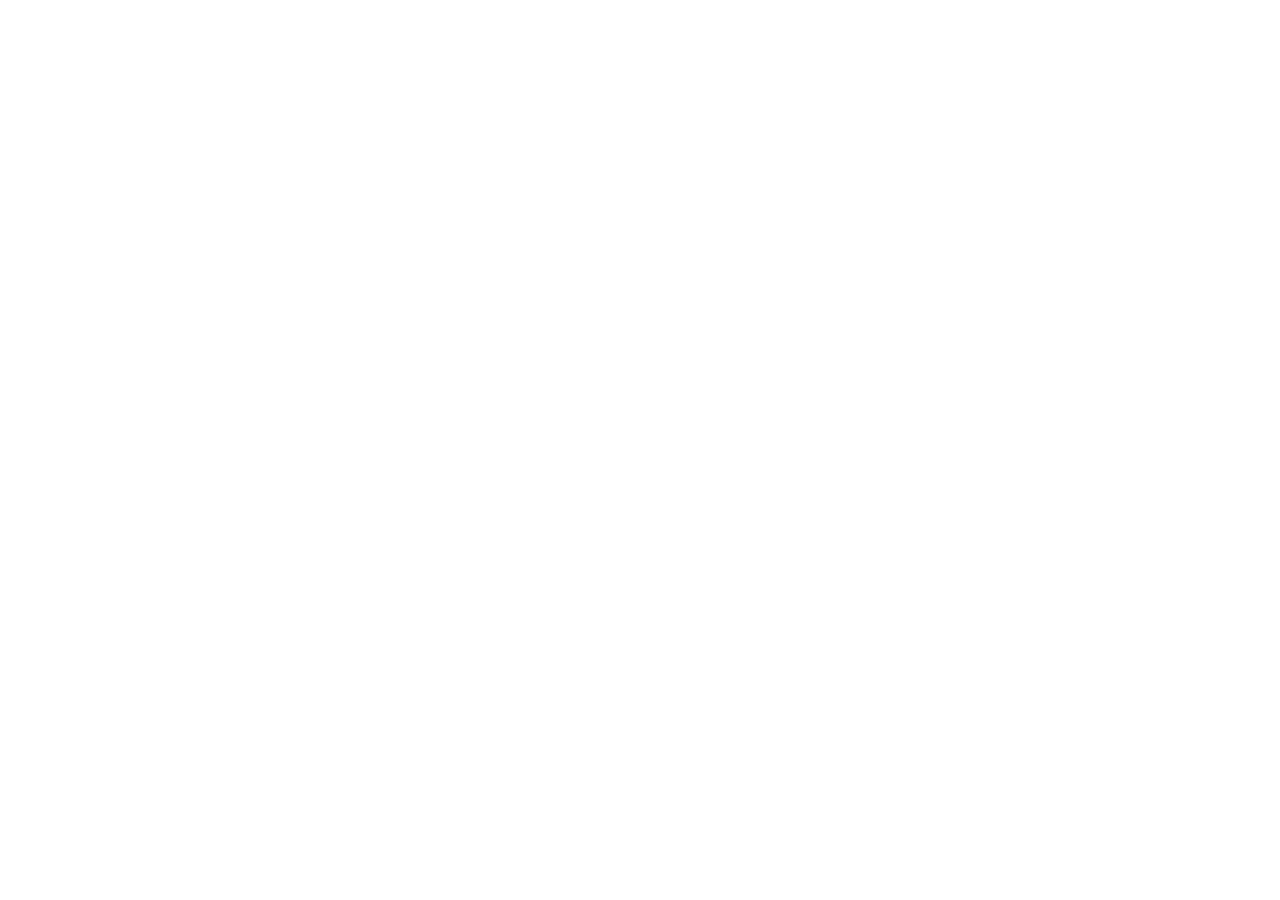
==== commit 8d641b1a: "Show D/E/F and tests per day on results" ====
--- a/index.html
+++ b/index.html
@@ -1,948 +1,15 @@
-<!doctype html>
+<!DOCTYPE html>
 <html lang="en">
-<head>
-<meta charset="utf-8">
-<meta name="viewport" content="width=device-width, initial-scale=1">
-<title>AliveDx VCT calculator</title>
-<style>
-:root{--ink:#1b2430;--muted:#5b6775;--line:#d7dde5;--bg:#f6f8fb;--card:#fff;--accent:#1a5fb4;--ok:#1b7f4e;--bad:#b42318}
-body{margin:0;font:15px/1.45 Segoe UI,Calibri,Helvetica,Arial,sans-serif;color:var(--ink);background:var(--bg)}
-header{background:#fff;border-bottom:1px solid var(--line);padding:16px 28px}
-header h1{margin:0;font-size:20px;font-weight:650}header p{margin:4px 0 0;color:var(--muted);font-size:13px}
-main{max-width:1100px;margin:0 auto;padding:22px 28px 48px}h2{font-size:16px;margin:22px 0 10px}
-.card{background:var(--card);border:1px solid var(--line);border-radius:8px;padding:16px 18px;margin-bottom:14px}
-.presets{display:flex;gap:8px;flex-wrap:wrap}
-.btn,button,.presets a{display:inline-block;background:var(--accent);color:#fff;border:0;border-radius:5px;padding:7px 12px;text-decoration:none;font-size:13px;cursor:pointer}
-.btn.sec,.presets a.sec{background:#fff;color:var(--accent);border:1px solid var(--accent)}
-label{display:block;font-size:12px;color:var(--muted);margin-bottom:3px}
-input,select{width:100%;padding:6px 8px;border:1px solid var(--line);border-radius:4px;font:inherit;box-sizing:border-box}
-.grid,.g4,.g5,.g2{display:grid;gap:10px}.g4{grid-template-columns:repeat(4,1fr)}.g5{grid-template-columns:1.4fr 70px 80px 80px 1fr}.g2{grid-template-columns:1fr 1fr}
-table{width:100%;border-collapse:collapse;font-size:14px}th,td{text-align:left;padding:7px 8px;border-bottom:1px solid var(--line)}
-th{color:var(--muted);font-weight:600;font-size:12px;text-transform:uppercase;letter-spacing:.03em}
-td.num{text-align:right;font-variant-numeric:tabular-nums}.ok{color:var(--ok);font-weight:600}.bad{color:var(--bad);font-weight:600}
-footer{color:var(--muted);font-size:12px;margin-top:20px}
-#results{display:none}
-@media (max-width:720px){.g4,.g5,.g2{grid-template-columns:1fr}}
-
-</style>
-</head>
-<body>
-<header>
-  <h1>AliveDx VCT calculator</h1>
-  <p>Advanced mode — Excel-faithful engine (integer-rounded golden scenarios)</p>
-</header>
-<main>
-  <div class="card"><strong>Golden presets</strong>
-    <div class="presets" style="margin-top:8px">
-      <a href="#" id="preset-inovie">Inovie</a>
-      <a href="#" id="preset-plymouth">Plymouth</a>
-      <a href="#" id="preset-peterborough">Peterborough</a>
-      <a href="#" id="preset-swansea">Swansea</a>
-      <a class="sec" href="#" id="preset-clear">Clear</a>
-    </div>
-  </div>
-
-  <form id="vct-form" action="#" onsubmit="return false;">
-    <input type="hidden" id="preset" name="preset" value="">
-    <div class="card">
-      <h2>Disease patient counts (per day)</h2>
-      <div class="g4">
-        <div><label>CTD</label><input id="p_CTD" name="p_CTD" type="number" min="0" step="1" required></div>
-        <div><label>CD</label><input id="p_CD" name="p_CD" type="number" min="0" step="1" required></div>
-        <div><label>VAS</label><input id="p_VAS" name="p_VAS" type="number" min="0" step="1" required></div>
-        <div><label>APS</label><input id="p_APS" name="p_APS" type="number" min="0" step="1" required></div>
-      </div>
-      <div style="max-width:160px;margin-top:10px">
-        <label>Annual growth %</label>
-        <input id="growth" name="growth" type="number" min="0" step="0.1" value="10">
-      </div>
-    </div>
-
-    <div class="card">
-      <h2>Current analysers (up to 4)</h2>
-      <div class="grid g5">
-        <div><label>Main analyser</label><select id="sys0" name="sys0"></select></div>
-        <div><label>Units</label><input id="units0" name="units0" type="number" min="0"></div>
-        <div><label>Reflex min</label><input id="reflex0" name="reflex0" type="number" min="0" step="1" value="0"></div>
-        <div><label>Reload min</label><input id="reload0" name="reload0" type="number" min="0" step="1" value="0"></div>
-        <div></div>
-      </div>
-      <div class="grid g5">
-        <div><label>Secondary analyser</label><select id="sys1" name="sys1"></select></div>
-        <div><label>Units</label><input id="units1" name="units1" type="number" min="0"></div>
-        <div><label>Reflex min</label><input id="reflex1" name="reflex1" type="number" min="0" step="1" value="0"></div>
-        <div><label>Reload min</label><input id="reload1" name="reload1" type="number" min="0" step="1" value="0"></div>
-        <div></div>
-      </div>
-      <div class="grid g5">
-        <div><label>Third analyser</label><select id="sys2" name="sys2"></select></div>
-        <div><label>Units</label><input id="units2" name="units2" type="number" min="0"></div>
-        <div><label>Reflex min</label><input id="reflex2" name="reflex2" type="number" min="0" step="1" value="0"></div>
-        <div><label>Reload min</label><input id="reload2" name="reload2" type="number" min="0" step="1" value="0"></div>
-        <div></div>
-      </div>
-      <div class="grid g5">
-        <div><label>Fourth analyser</label><select id="sys3" name="sys3"></select></div>
-        <div><label>Units</label><input id="units3" name="units3" type="number" min="0"></div>
-        <div><label>Reflex min</label><input id="reflex3" name="reflex3" type="number" min="0" step="1" value="0"></div>
-        <div><label>Reload min</label><input id="reload3" name="reload3" type="number" min="0" step="1" value="0"></div>
-        <div></div>
-      </div>
-    </div>
-
-    <div class="card">
-      <h2>Routing — exclusive marker assignment</h2>
-      <p style="color:var(--muted);margin-top:0;font-size:13px">A marker belongs to one analyser. Overrides move volume off the disease default.</p>
-      <div class="g4">
-        <div><label>CTD default analyser</label><select id="route_CTD" name="route_CTD"></select></div>
-        <div><label>CD default analyser</label><select id="route_CD" name="route_CD"></select></div>
-        <div><label>VAS default analyser</label><select id="route_VAS" name="route_VAS"></select></div>
-        <div><label>APS default analyser</label><select id="route_APS" name="route_APS"></select></div>
-      </div>
-      <div class="grid g2" style="margin-top:10px">
-        <div><label>CTD marker overrides (Marker=Analyser)</label><input id="ov_CTD" name="ov_CTD"></div>
-        <div><label>CD marker overrides (Marker=Analyser)</label><input id="ov_CD" name="ov_CD"></div>
-        <div><label>VAS marker overrides (Marker=Analyser)</label><input id="ov_VAS" name="ov_VAS"></div>
-        <div><label>APS marker overrides (Marker=Analyser)</label><input id="ov_APS" name="ov_APS"></div>
-      </div>
-      <details style="margin-top:10px;color:var(--muted);font-size:13px">
-        <summary>Marker names</summary>
-        <div id="marker-help"></div>
-      </details>
-    </div>
-    <button type="button" id="btn-calc">Calculate</button>
-  </form>
-
-  <div id="results"></div>
-  <footer>Defaults: 260 working days, 8 h shift, wait for QC = Yes, training 16 h (MosaiQ 4 h), inventory 1 h/week (MosaiQ 0.5 h). Reload minutes are captured but not applied to hands-on (Excel column-offset used by Swansea and Peterborough).</footer>
-</main>
-
-<script id="engine">
-var REF = {"source":"/workspace/vct-user/Masterfile_EXT_VCT Lite.xlsm","instruments":{"MosaiQ":{"name":"MosaiQ","manufacturer":"AliveDx","type":"Multiplex","utilization_basis":1,"shift_min":480,"ttfr":58,"process_sec":42,"process_min":0.7,"max_per_device":460.65934065934067,"batch_tubes":null,"batch_count":null,"wf_setup":10,"wf_qc":58,"wf_cal":0,"wf_maint":21.53846153846154,"op_startup":5,"op_qc":5,"op_cal":0,"op_maint":7.923076923076923,"op_analytical":5,"op_post":5,"max_daily_patients":460.65934065934067},"Phadia 250":{"name":"Phadia 250","manufacturer":"ThermoFisher","type":"Singleplex","utilization_basis":3,"shift_min":480,"ttfr":120,"process_sec":60,"process_min":1,"max_per_device":99.09230769230771,"batch_tubes":null,"batch_count":null,"wf_setup":30,"wf_qc":120,"wf_cal":15,"wf_maint":55.90769230769231,"op_startup":15,"op_qc":5,"op_cal":5,"op_maint":15.846153846153847,"op_analytical":10,"op_post":5,"max_daily_patients":null},"BioPlex 2200":{"name":"BioPlex 2200","manufacturer":"Bio Rad","type":"Multiplex","utilization_basis":2,"shift_min":480,"ttfr":42,"process_sec":36,"process_min":0.6,"max_per_device":468.6080586080586,"batch_tubes":null,"batch_count":null,"wf_setup":60,"wf_qc":42,"wf_cal":2.142857142857143,"wf_maint":22.692307692307693,"op_startup":20,"op_qc":5,"op_cal":0.7142857142857142,"op_maint":8.923076923076923,"op_analytical":15,"op_post":15,"max_daily_patients":null},"Aptiva":{"name":"Aptiva","manufacturer":"Werfen","type":"Multiplex","utilization_basis":2,"shift_min":480,"ttfr":60,"process_sec":60,"process_min":1,"max_per_device":265.46153846153845,"batch_tubes":null,"batch_count":null,"wf_setup":30,"wf_qc":60,"wf_cal":5,"wf_maint":29.53846153846154,"op_startup":10,"op_qc":5,"op_cal":5,"op_maint":18.76923076923077,"op_analytical":10,"op_post":15,"max_daily_patients":null},"Bio-Flash":{"name":"Bio-Flash","manufacturer":"Werfen","type":"Singleplex","utilization_basis":3,"shift_min":480,"ttfr":30,"process_sec":56,"process_min":0.9333333333333333,"max_per_device":351.9230769230769,"batch_tubes":null,"batch_count":null,"wf_setup":30,"wf_qc":30,"wf_cal":5,"wf_maint":26.53846153846154,"op_startup":10,"op_qc":5,"op_cal":5,"op_maint":16.76923076923077,"op_analytical":10,"op_post":15,"max_daily_patients":null},"Euroblotmaster":{"name":"Euroblotmaster","manufacturer":"Euroimmun","type":"Batch","utilization_basis":4,"shift_min":480,"ttfr":121,"process_sec":7260,"process_min":2.75,"max_per_device":4224,"batch_tubes":44,"batch_count":4,"wf_setup":35,"wf_qc":121,"wf_cal":5,"wf_maint":5,"op_startup":35,"op_qc":5,"op_cal":5,"op_maint":5,"op_analytical":15,"op_post":50,"max_daily_patients":null},"DS2":{"name":"DS2","manufacturer":"Dynex","type":"Batch","utilization_basis":4,"shift_min":480,"ttfr":107,"process_sec":13800,"process_min":1.2777777777777777,"max_per_device":60617.25752508362,"batch_tubes":180,"batch_count":2,"wf_setup":15,"wf_qc":0,"wf_cal":0,"wf_maint":19.692307692307693,"op_startup":10,"op_qc":5,"op_cal":5,"op_maint":14.307692307692308,"op_analytical":30,"op_post":10,"max_daily_patients":null}},"markers":{"CTD":{"names":["ANA Screen/ ENA screen (solid phase - first line test/screening - e.g. Bioplex, Immunocap Symphony)","CCP combined prescription with CTD","dsDNA","Scl70","Jo1","SS-B (La)","SS-A (Ro60)","CENP B","U1RNP","Sm","Sm/RNP","RNA polymerase III","Ribosomal P protein","DFS70","Chromatin/Nucleosome","TRIM21 (SS-A Ro52)"],"ratios":[1.0,0.25,1.0,0.1,0.1,0.1,0.1,0.1,0.1,0.1,0.1,0.1,0.1,0.1,0.1,0.1]},"CD":{"names":["tTG IgA","tTG IgG","DGP IgA","DGP IgG","Total IgA (control)"],"ratios":[1.0,0.05,0.02,0.02,0.0]},"VAS":{"names":["MPO","PR3","Anti-GBM"],"ratios":[1.0,1.0,0.2]},"APS":{"names":["Anti-beta2 glicoprotein IgG","Anti-beta2 glicoprotein IgM","Anti-cardiolipin IgG","Anti-cardiolipin IgM"],"ratios":[1.0,1.0,1.0,1.0]}},"defaults":{"working_days_per_week":5,"bank_holidays":"Yes","working_days_per_year":260,"shift_hours":8,"shifts":1,"weeks_per_year":52,"wait_for_qc":"Yes","training_hours_current":16,"employees_current":1,"inventory_h_per_week_current":1,"training_hours_mosaiq":4,"employees_mosaiq":1,"inventory_h_per_week_mosaiq":0.5,"usage":"Full replacement with MosaiQ"},"name_map":{"Bioplex 2200":"BioPlex 2200","Bioplex":"BioPlex 2200","Phadia":"Phadia 250"},"notes":{"wait_qc":"All four golden scenarios wait for QC = Yes; row 49/50 already include QC.","bioPlex_maint":"BioPlex 2200 R_ELISA L64 uses L59 in the monthly term (Excel quirk); cached value stored."}};
-
-// AliveDx VCT Lite/Advanced engine — Excel-faithful calculate()
-// Ported exactly from engine.py
-
-function load_ref() {
-  return REF;
-}
-
-function excel_round(x, digits) {
-  if (digits === undefined) digits = 0;
-  if (x === null || x === undefined) return null;
-  var sign = x >= 0 ? 1 : -1;
-  var ax = Math.abs(Number(x));
-  var factor = Math.pow(10, digits);
-  ax = Math.floor(ax * factor + 0.5) / factor;
-  var out = sign * ax;
-  if (digits <= 0) return Math.trunc(out);
-  return out;
-}
-
-function excel_roundup(x, digits) {
-  if (digits === undefined) digits = 0;
-  if (x === null || x === undefined || x === 0) return 0;
-  var factor = Math.pow(10, digits);
-  if (digits === 0) {
-    return Math.trunc(Math.ceil(x * factor - 1e-12) / factor);
-  }
-  return Math.ceil(x * factor - 1e-12) / factor;
-}
-
-function canon_name(name, ref) {
-  if (!name) return name;
-  ref = ref || load_ref();
-  var map = ref["name_map"] || {};
-  return map.hasOwnProperty(name) ? map[name] : name;
-}
-
-function _inst(name, ref) {
-  ref = ref || load_ref();
-  var key = canon_name(name, ref);
-  if (!ref["instruments"].hasOwnProperty(key)) {
-    throw new Error("Unknown instrument: " + JSON.stringify(name) + " (mapped " + JSON.stringify(key) + ")");
-  }
-  return ref["instruments"][key];
-}
-
-function _short(marker) {
-  var m = marker.toLowerCase();
-  var aliases = [
-    ["ana", "ANA"],
-    ["ena", "ANA"],
-    ["ccp", "CCP"],
-    ["dsdna", "dsDNA"],
-    ["scl", "Scl70"],
-    ["jo1", "Jo1"],
-    ["jo-1", "Jo1"],
-    ["ss-b", "SS-B"],
-    ["la)", "SS-B"],
-    ["ro60", "SS-A"],
-    ["ss-a (ro60)", "SS-A"],
-    ["cenp", "CENP B"],
-    ["u1rnp", "U1RNP"],
-    ["sm/rnp", "Sm/RNP"],
-    ["sm", "Sm"],
-    ["rna pol", "RNA polymerase III"],
-    ["ribosom", "Ribosomal P"],
-    ["dfs70", "DFS70"],
-    ["chromatin", "Chromatin"],
-    ["trim21", "TRIM21"],
-    ["ttg iga", "tTG IgA"],
-    ["ttg igg", "tTG IgG"],
-    ["dgp iga", "DGP IgA"],
-    ["dgp igg", "DGP IgG"],
-    ["total iga", "Total IgA"],
-    ["mpo", "MPO"],
-    ["pr3", "PR3"],
-    ["gbm", "Anti-GBM"],
-    ["beta2", null],
-    ["cardio", null]
-  ];
-  if (m.indexOf("beta2") !== -1 || m.indexOf("glicoprotein") !== -1) {
-    return m.indexOf("igg") !== -1 ? "b2IgG" : "b2IgM";
-  }
-  if (m.indexOf("cardio") !== -1) {
-    return m.indexOf("igg") !== -1 ? "aCLIgG" : "aCLIgM";
-  }
-  for (var i = 0; i < aliases.length; i++) {
-    var needle = aliases[i][0];
-    var short = aliases[i][1];
-    if (m.indexOf(needle) !== -1 && short) {
-      if (needle === "sm" && (m.indexOf("sm/rnp") !== -1 || m.indexOf("rnp") !== -1)) {
-        continue;
-      }
-      if (needle === "ss-a" || needle === "ro60") {
-        if (m.indexOf("ro52") !== -1 || m.indexOf("trim") !== -1) {
-          continue;
-        }
-      }
-      return short;
-    }
-  }
-  return marker;
-}
-
-function resolve_marker_map(scenario, ref) {
-  ref = ref || load_ref();
-  var markers = ref["markers"];
-  var routing = Object.assign({}, scenario["routing"] || {});
-  var overrides = scenario["overrides"] || {};
-  var insts = scenario["instruments"] || [];
-  var deflt = null;
-  if (insts.length) {
-    deflt = canon_name(insts[0]["system"], ref);
-  }
-  var out = {};
-  var diseases = Object.keys(markers);
-  for (var di = 0; di < diseases.length; di++) {
-    var disease = diseases[di];
-    var spec = markers[disease];
-    var dest = routing.hasOwnProperty(disease) ? routing[disease] : deflt;
-    dest = dest ? canon_name(dest, ref) : null;
-    var ov = overrides[disease] || {};
-    var ov_canon = {};
-    var ovKeys = Object.keys(ov);
-    for (var oi = 0; oi < ovKeys.length; oi++) {
-      var k = ovKeys[oi];
-      var v = ov[k];
-      ov_canon[_short(k).toLowerCase()] = canon_name(v, ref);
-      ov_canon[k.toLowerCase()] = canon_name(v, ref);
-    }
-    var row = {};
-    for (var ni = 0; ni < spec["names"].length; ni++) {
-      var name = spec["names"][ni];
-      var s = _short(name).toLowerCase();
-      row[name] = ov_canon[s] || ov_canon[name.toLowerCase()] || dest;
-    }
-    out[disease] = row;
-  }
-  return out;
-}
-
-function _top_n_tubes(vols, n) {
-  if (!vols || !vols.length) {
-    return [];
-  }
-  var positive = [];
-  for (var i = 0; i < vols.length; i++) {
-    if (vols[i] > 0) positive.push(vols[i]);
-  }
-  if (!positive.length) {
-    var zeros = [];
-    for (var z = 0; z < vols.length; z++) zeros.push(0.0);
-    return zeros;
-  }
-  var ranked = positive.slice().sort(function (a, b) { return b - a; });
-  var threshold = ranked[Math.min(n, ranked.length) - 1];
-  var out = [];
-  var taken = 0;
-  for (var j = 0; j < vols.length; j++) {
-    var v = vols[j];
-    if (v > threshold) {
-      out.push(v);
-      taken += 1;
-    } else if (v === threshold && v > 0 && taken < n) {
-      out.push(v);
-      taken += 1;
-    } else {
-      out.push(0.0);
-    }
-  }
-  return out;
-}
-
-function calculate(scenario, ref) {
-  ref = ref || load_ref();
-  var defaults = ref["defaults"];
-  var markers = ref["markers"];
-  var mmap = resolve_marker_map(scenario, ref);
-
-  var patients = {
-    "CTD": Number((scenario["patients"] || {})["CTD"] || 0),
-    "CD": Number((scenario["patients"] || {})["CD"] || 0),
-    "VAS": Number((scenario["patients"] || {})["VAS"] || 0),
-    "APS": Number((scenario["patients"] || {})["APS"] || 0)
-  };
-  var total_patients = patients["CTD"] + patients["CD"] + patients["VAS"] + patients["APS"];
-
-  var raw_insts = [];
-  var specs = scenario["instruments"] || [];
-  for (var si = 0; si < specs.length; si++) {
-    var spec = specs[si];
-    var sys = canon_name(spec["system"], ref);
-    var units = parseInt(spec["units"] || 0, 10);
-    if (isNaN(units)) units = 0;
-    if (units <= 0 || !sys) continue;
-    raw_insts.push({
-      "system": sys,
-      "units": units,
-      "reflex_min": Number(spec["reflex_min"] || 0),
-      "reload_min": Number(spec["reload_min"] || 0),
-      "meta": _inst(sys, ref)
-    });
-  }
-
-  var diseases = Object.keys(markers);
-  for (var ri = 0; ri < raw_insts.length; ri++) {
-    var inst0 = raw_insts[ri];
-    inst0["tests"] = 0.0;
-    inst0["tubes"] = 0.0;
-    inst0["patients"] = 0.0;
-    inst0["panel_tests"] = {};
-    inst0["panel_order"] = {};
-    for (var d0 = 0; d0 < diseases.length; d0++) {
-      inst0["panel_tests"][diseases[d0]] = [];
-      inst0["panel_order"][diseases[d0]] = [];
-    }
-  }
-
-  var name_to_inst = {};
-  for (var ni2 = 0; ni2 < raw_insts.length; ni2++) {
-    name_to_inst[raw_insts[ni2]["system"]] = raw_insts[ni2];
-  }
-
-  var total_tests = 0.0;
-  for (var di = 0; di < diseases.length; di++) {
-    var disease = diseases[di];
-    var specm = markers[disease];
-    var npat = patients[disease];
-    for (var mi = 0; mi < specm["names"].length; mi++) {
-      var name = specm["names"][mi];
-      var ratio = specm["ratios"][mi];
-      var dest = mmap[disease][name];
-      var vol = npat * Number(ratio);
-      total_tests += vol;
-      if (dest && name_to_inst.hasOwnProperty(dest)) {
-        name_to_inst[dest]["tests"] += vol;
-        name_to_inst[dest]["panel_tests"][disease].push(vol);
-        name_to_inst[dest]["panel_order"][disease].push(name);
-      }
-    }
-  }
-
-  var multiplex_top2 = { "CD": true, "APS": true };
-  for (var dj = 0; dj < diseases.length; dj++) {
-    var disease2 = diseases[dj];
-    var panel_tubes = {};
-    for (var ii = 0; ii < raw_insts.length; ii++) {
-      var inst = raw_insts[ii];
-      var vols = inst["panel_tests"][disease2];
-      if (!vols.length) {
-        panel_tubes[inst["system"]] = 0.0;
-        continue;
-      }
-      var n = (inst["meta"]["type"] === "Multiplex" && multiplex_top2[disease2]) ? 2 : 1;
-      var tlist = _top_n_tubes(vols, n);
-      var tsum = 0;
-      for (var t = 0; t < tlist.length; t++) tsum += tlist[t];
-      panel_tubes[inst["system"]] = tsum;
-      inst["tubes"] += tsum;
-    }
-    var pvals = Object.keys(panel_tubes).map(function (k) { return panel_tubes[k]; });
-    var max_k = pvals.length ? Math.max.apply(null, pvals) : 0.0;
-    var awarded = false;
-    for (var ij = 0; ij < raw_insts.length; ij++) {
-      var inst2 = raw_insts[ij];
-      var k = panel_tubes.hasOwnProperty(inst2["system"]) ? panel_tubes[inst2["system"]] : 0.0;
-      if ((!awarded) && max_k > 0 && Math.abs(k - max_k) < 1e-9) {
-        inst2["patients"] += k;
-        awarded = true;
-      }
-    }
-  }
-
-  var total_tubes = 0;
-  for (var it = 0; it < raw_insts.length; it++) total_tubes += raw_insts[it]["tubes"];
-  var analysers_current = 0;
-  for (var iu = 0; iu < raw_insts.length; iu++) analysers_current += raw_insts[iu]["units"];
-
-  var mq = ref["instruments"]["MosaiQ"];
-  var mq_max = Number(mq["max_per_device"]);
-  var mq_units = mq_max ? excel_roundup(total_patients / mq_max, 0) : 1;
-  if (mq_units < 1 && total_patients > 0) mq_units = 1;
-
-  function native_capacity(inst) {
-    var m = inst["meta"];
-    if (m["type"] === "Batch") {
-      return Number(m["batch_count"]) * Number(m["batch_tubes"]) * inst["units"];
-    }
-    return Number(m["max_per_device"]) * inst["units"];
-  }
-
-  function utilization(inst) {
-    var cap = native_capacity(inst);
-    if (!cap) return 0.0;
-    var basis = inst["meta"]["utilization_basis"];
-    var load;
-    if (basis === 2 || basis === 4) {
-      load = inst["tubes"];
-    } else if (basis === 3) {
-      load = inst["tests"];
-    } else {
-      load = inst["patients"];
-    }
-    return load / cap;
-  }
-
-  var utils = [];
-  for (var ux = 0; ux < raw_insts.length; ux++) {
-    if (raw_insts[ux]["units"] > 0) utils.push(utilization(raw_insts[ux]));
-  }
-  var max_util = utils.length ? Math.max.apply(null, utils) : 1.0;
-  if (max_util <= 0) max_util = 1.0;
-  var current_capacity = total_patients / max_util;
-
-  function one_device_tat(inst, load_per_device) {
-    var m = inst["meta"];
-    var setup = Number(m["wf_setup"] || 0);
-    var maint = Number(m["wf_maint"] || 0);
-    var cal = Number(m["wf_cal"] || 0);
-    var qc = Number(m["wf_qc"] || 0);
-    var ttfr, process;
-    if (m["type"] === "Batch") {
-      ttfr = 0.0;
-      var tubes_per_batch = Number(m["batch_tubes"] || 1);
-      var n_batch = tubes_per_batch ? excel_roundup(inst["tubes"] / tubes_per_batch, 0) : 0;
-      var duration = Number(m["ttfr"] || 0);
-      process = n_batch * (n_batch * duration);
-    } else {
-      ttfr = Number(m["ttfr"] || 0);
-      process = load_per_device * Number(m["process_min"] || 0);
-    }
-    var tat = setup + maint + cal + qc + ttfr + process;
-    return {
-      "setup": setup, "maint": maint, "cal": cal, "qc": qc,
-      "ttfr": ttfr, "process": process, "tat": tat
-    };
-  }
-
-  function load_for_tat(inst) {
-    if (inst["meta"]["type"] === "Singleplex") return inst["tests"];
-    return inst["tubes"];
-  }
-
-  var clocks = [];
-  var testing_current = 0.0;
-  var prep_current = 0.0;
-  for (var ic = 0; ic < raw_insts.length; ic++) {
-    var instc = raw_insts[ic];
-    var load = load_for_tat(instc);
-    var per = instc["units"] ? load / instc["units"] : 0.0;
-    var clk = one_device_tat(instc, per);
-    instc["clock"] = clk;
-    testing_current += (clk["ttfr"] + clk["process"]) * instc["units"];
-    prep_current += (clk["setup"] + clk["maint"] + clk["cal"] + clk["qc"]) * instc["units"];
-    clocks.push(clk);
-  }
-
-  var mq_load_per = mq_units ? total_patients / mq_units : 0.0;
-  var mq_process = mq_load_per * Number(mq["process_min"]);
-  var mq_setup = Number(mq["wf_setup"]);
-  var mq_maint = Number(mq["wf_maint"]);
-  var mq_cal = Number(mq["wf_cal"]);
-  var mq_qc = Number(mq["wf_qc"]);
-  var mq_ttfr = Number(mq["ttfr"]);
-  var mq_tat = mq_setup + mq_maint + mq_cal + mq_qc + mq_ttfr + mq_process;
-  var testing_future = (mq_ttfr + mq_process) * mq_units;
-  var prep_future = (mq_setup + mq_maint + mq_cal + mq_qc) * mq_units;
-
-  function hot_exclusive(insts_or_mq, is_mq) {
-    var total = 0.0;
-    if (is_mq) {
-      var u = mq_units;
-      total += Number(mq["op_startup"]) * u;
-      total += Number(mq["op_analytical"]) * u;
-      total += Number(mq["op_post"]) * u;
-      total += Number(mq["op_qc"]) * u;
-      total += Number(mq["op_maint"]) * u;
-      total += Number(mq["op_cal"]) * u;
-      return total;
-    }
-    for (var hi = 0; hi < insts_or_mq.length; hi++) {
-      var insth = insts_or_mq[hi];
-      var mh = insth["meta"];
-      var uh = insth["units"];
-      total += Number(mh["op_startup"]) * uh;
-      total += Number(mh["op_analytical"]) * uh + insth["reflex_min"];
-      total += Number(mh["op_post"]) * uh;
-      total += Number(mh["op_qc"]) * uh;
-      total += Number(mh["op_maint"]) * uh;
-      total += Number(mh["op_cal"]) * uh;
-    }
-    return total;
-  }
-
-  var days_wk = Number(defaults["working_days_per_week"]);
-  var weeks = Number(defaults["weeks_per_year"]);
-  var n_types = raw_insts.length;
-  var train_cur_h = Number(defaults["training_hours_current"]) * Number(defaults["employees_current"]) * n_types;
-  var train_cur = (train_cur_h / weeks / days_wk) * 60.0;
-  var inv_cur = (Number(defaults["inventory_h_per_week_current"]) / days_wk) * 60.0;
-  var hot_cur = hot_exclusive(raw_insts) + train_cur + inv_cur;
-
-  var train_mq_h = Number(defaults["training_hours_mosaiq"]) * Number(defaults["employees_mosaiq"]) * 1;
-  var train_mq = (train_mq_h / weeks / days_wk) * 60.0;
-  var inv_mq = (Number(defaults["inventory_h_per_week_mosaiq"]) / days_wk) * 60.0;
-  var hot_fut = hot_exclusive(null, true) + train_mq + inv_mq;
-
-  var roles = ["main", "secondary", "third", "fourth"];
-  var processing = {};
-  for (var idx = 0; idx < roles.length; idx++) {
-    var role = roles[idx];
-    if (idx < raw_insts.length) {
-      var instp = raw_insts[idx];
-      processing[role] = {
-        "time_min": excel_round(instp["clock"]["tat"]),
-        "tube_runs": excel_round(instp["tubes"]),
-        "system": instp["system"]
-      };
-    } else {
-      processing[role] = { "time_min": null, "tube_runs": null, "system": null };
-    }
-  }
-  processing["mosaiq"] = {
-    "time_min": excel_round(mq_tat),
-    "tube_runs": excel_round(total_patients),
-    "system": "MosaiQ"
-  };
-
-  var future_setup = mq_max * mq_units;
-
-  var dbg_insts = [];
-  for (var idb = 0; idb < raw_insts.length; idb++) {
-    var i = raw_insts[idb];
-    dbg_insts.push({
-      "system": i["system"],
-      "units": i["units"],
-      "tests": i["tests"],
-      "tubes": i["tubes"],
-      "patients": i["patients"],
-      "util": utilization(i),
-      "tat": i["clock"]["tat"],
-      "process": i["clock"]["process"]
-    });
-  }
-
-  return {
-    "patients_per_day": excel_round(total_patients),
-    "tube_runs_per_day": excel_round(total_tubes),
-    "tests_per_day": excel_round(total_tests),
-    "analysers_current": analysers_current,
-    "analysers_future": mq_units,
-    "testing_time_current": excel_round(testing_current),
-    "testing_time_future": excel_round(testing_future),
-    "preparation_time_current": excel_round(prep_current),
-    "preparation_time_future": excel_round(prep_future),
-    "processing": processing,
-    "hands_on_current": excel_round(hot_cur),
-    "hands_on_future": excel_round(hot_fut),
-    "workload_patients": excel_round(total_patients),
-    "current_capacity": excel_round(current_capacity),
-    "future_setup": excel_round(future_setup),
-    "send_outs": 0,
-    "ifa": 0,
-    "_debug": {
-      "total_tests_raw": total_tests,
-      "total_tubes_raw": total_tubes,
-      "max_util": max_util,
-      "testing_current_raw": testing_current,
-      "prep_current_raw": prep_current,
-      "hot_current_raw": hot_cur,
-      "hot_future_raw": hot_fut,
-      "mq_tat_raw": mq_tat,
-      "mq_units": mq_units,
-      "instruments": dbg_insts
-    }
-  };
-}
-
-if (typeof module !== "undefined" && module.exports) {
-  module.exports = {
-    excel_round: excel_round,
-    excel_roundup: excel_roundup,
-    canon_name: canon_name,
-    _short: _short,
-    _top_n_tubes: _top_n_tubes,
-    resolve_marker_map: resolve_marker_map,
-    calculate: calculate,
-    load_ref: load_ref
-  };
-}
-
-
-var DISEASES = ["CTD", "CD", "VAS", "APS"];
-var ROLES = ["Main", "Secondary", "Third", "Fourth"];
-
-var SCENARIOS = {
-  inovie: {
-    id: 1, name: "Inovie",
-    patients: {CTD: 313, CD: 361, VAS: 104, APS: 92},
-    growth: 0.05,
-    instruments: [
-      {system: "Bioplex 2200", units: 4, reflex_min: 30, reload_min: 0},
-      {system: "Aptiva", units: 2, reflex_min: 20, reload_min: 0},
-      {system: "Phadia 250", units: 1, reflex_min: 0, reload_min: 0}
-    ],
-    routing: {CTD: "BioPlex 2200", CD: "Aptiva", VAS: "BioPlex 2200", APS: "BioPlex 2200"},
-    overrides: {CTD: {"RNA polymerase III": "Phadia 250", DFS70: "Phadia 250"}}
-  },
-  plymouth: {
-    id: 2, name: "Plymouth",
-    patients: {CTD: 17, CD: 82, VAS: 10, APS: 3},
-    growth: 0.1,
-    instruments: [
-      {system: "Phadia 250", units: 2, reflex_min: 18, reload_min: 0},
-      {system: "DS2", units: 1, reflex_min: 0, reload_min: 0},
-      {system: "Euroblotmaster", units: 1, reflex_min: 0, reload_min: 0}
-    ],
-    routing: {CTD: "Euroblotmaster", CD: "Phadia 250", VAS: "Phadia 250", APS: "Phadia 250"},
-    overrides: {CTD: {ANA: "DS2", CCP: "Phadia 250", dsDNA: "Phadia 250"}}
-  },
-  peterborough: {
-    id: 3, name: "Peterborough",
-    patients: {CTD: 53, CD: 60, VAS: 9, APS: 4},
-    growth: 0.22,
-    instruments: [
-      {system: "Phadia", units: 3, reflex_min: 60, reload_min: 10}
-    ],
-    routing: {CTD: "Phadia 250", CD: "Phadia 250", VAS: "Phadia 250", APS: "Phadia 250"},
-    overrides: {}
-  },
-  swansea: {
-    id: 4, name: "Swansea",
-    patients: {CTD: 40, CD: 153, VAS: 10, APS: 16},
-    growth: 0.2,
-    instruments: [
-      {system: "Bio-Flash", units: 2, reflex_min: 10, reload_min: 10},
-      {system: "DS2", units: 1, reflex_min: 5, reload_min: 0}
-    ],
-    routing: {CTD: "Bio-Flash", CD: "DS2", VAS: "Bio-Flash", APS: "Bio-Flash"},
-    overrides: {}
-  }
-};
-
-var EXPECTED = {
-  inovie: {
-    patients_per_day: 870, tube_runs_per_day: 1011, tests_per_day: 2101,
-    analysers: "7 → 2", testing: "1210 → 725", prep: "977 → 179",
-    hot: "515 → 63", workload: 870, capacity: 1219, future: 921,
-    proc: [["Main", 259, 601], ["Secondary", 374, 379], ["Third", 404, 31], ["MosaiQ", 452, 870]]
-  },
-  plymouth: {
-    patients_per_day: 112, tube_runs_per_day: 131, tests_per_day: 184,
-    analysers: "4 → 1", testing: "613 → 136", prep: "643 → 90",
-    hot: "342 → 35", workload: 112, capacity: 153, future: 461,
-    proc: [["Main", 413, 112], ["Secondary", 142, 17], ["Third", 287, 2], ["MosaiQ", 226, 112]]
-  },
-  peterborough: {
-    patients_per_day: 126, tube_runs_per_day: 126, tests_per_day: 289,
-    analysers: "3 → 1", testing: "649 → 146", prep: "663 → 90",
-    hot: "243 → 35", workload: 126, capacity: 129, future: 461,
-    proc: [["Main", 437, 126], ["Secondary", null, null], ["Third", null, null], ["MosaiQ", 236, 126]]
-  },
-  swansea: {
-    patients_per_day: 219, tube_runs_per_day: 219, tests_per_day: 395,
-    analysers: "3 → 1", testing: "380 → 211", prep: "218 → 90",
-    hot: "232 → 35", workload: 219, capacity: 515, future: 461,
-    proc: [["Main", 228, 66], ["Secondary", 142, 153], ["Third", null, null], ["MosaiQ", 301, 219]]
-  }
-};
-
-function instNames() {
-  var names = [];
-  var keys = Object.keys(REF.instruments);
-  for (var i = 0; i < keys.length; i++) {
-    if (keys[i] !== "MosaiQ") names.push(keys[i]);
-  }
-  return names;
-}
-
-function fillSelect(sel, selected) {
-  var names = instNames();
-  var html = '<option value="">—</option>';
-  for (var i = 0; i < names.length; i++) {
-    var n = names[i];
-    var selAttr = (n === selected) ? " selected" : "";
-    html += '<option value="' + n + '"' + selAttr + '>' + n + '</option>';
-  }
-  sel.innerHTML = html;
-  if (selected) sel.value = selected;
-}
-
-function initSelects() {
-  for (var i = 0; i < 4; i++) fillSelect(document.getElementById("sys" + i), "");
-  for (var d = 0; d < DISEASES.length; d++) fillSelect(document.getElementById("route_" + DISEASES[d]), "");
-  var help = [];
-  var diseases = Object.keys(REF.markers);
-  for (var i = 0; i < diseases.length; i++) {
-    var d = diseases[i];
-    var spec = REF.markers[d];
-    var shorts = [];
-    for (var j = 0; j < spec.names.length; j++) shorts.push(_short(spec.names[j]));
-    help.push("<div><strong>" + d + "</strong>: " + shorts.join(", ") + "</div>");
-  }
-  document.getElementById("marker-help").innerHTML = help.join("");
-}
-
-function parseOverrides(text) {
-  var out = {};
-  if (!text) return out;
-  var parts = text.split(",");
-  for (var i = 0; i < parts.length; i++) {
-    var part = parts[i].trim();
-    if (part.indexOf("=") === -1) continue;
-    var idx = part.indexOf("=");
-    var k = part.slice(0, idx).trim();
-    var v = part.slice(idx + 1).trim();
-    out[k] = v;
-  }
-  return out;
-}
-
-function ovText(pairs) {
-  if (!pairs) return "";
-  var keys = Object.keys(pairs);
-  var bits = [];
-  for (var i = 0; i < keys.length; i++) bits.push(keys[i] + "=" + pairs[keys[i]]);
-  return bits.join(", ");
-}
-
-function clearForm() {
-  document.getElementById("preset").value = "";
-  for (var d = 0; d < DISEASES.length; d++) {
-    document.getElementById("p_" + DISEASES[d]).value = "";
-    fillSelect(document.getElementById("route_" + DISEASES[d]), "");
-    document.getElementById("ov_" + DISEASES[d]).value = "";
-  }
-  document.getElementById("growth").value = "10";
-  for (var i = 0; i < 4; i++) {
-    fillSelect(document.getElementById("sys" + i), "");
-    document.getElementById("units" + i).value = "";
-    document.getElementById("reflex" + i).value = "0";
-    document.getElementById("reload" + i).value = "0";
-  }
-  document.getElementById("results").style.display = "none";
-  document.getElementById("results").innerHTML = "";
-}
-
-function fillPreset(name) {
-  var sc = SCENARIOS[name];
-  if (!sc) return;
-  document.getElementById("preset").value = name;
-  for (var d = 0; d < DISEASES.length; d++) {
-    var dis = DISEASES[d];
-    document.getElementById("p_" + dis).value = sc.patients[dis];
-    var dest = sc.routing[dis] ? canon_name(sc.routing[dis]) : "";
-    fillSelect(document.getElementById("route_" + dis), dest);
-    var ov = (sc.overrides && sc.overrides[dis]) ? sc.overrides[dis] : {};
-    document.getElementById("ov_" + dis).value = ovText(ov);
-  }
-  document.getElementById("growth").value = String(Math.round(sc.growth * 100));
-  var insts = sc.instruments.slice();
-  while (insts.length < 4) insts.push({system: "", units: "", reflex_min: 0, reload_min: 0});
-  for (var i = 0; i < 4; i++) {
-    var it = insts[i];
-    var sys = it.system ? canon_name(it.system) : "";
-    fillSelect(document.getElementById("sys" + i), sys);
-    document.getElementById("units" + i).value = (it.units === "" || it.units === undefined || it.units === null) ? "" : it.units;
-    document.getElementById("reflex" + i).value = (it.reflex_min === undefined || it.reflex_min === null) ? 0 : it.reflex_min;
-    document.getElementById("reload" + i).value = (it.reload_min === undefined || it.reload_min === null) ? 0 : it.reload_min;
-  }
-}
-
-function readScenario() {
-  var preset = (document.getElementById("preset").value || "").toLowerCase();
-  var instruments = [];
-  for (var i = 0; i < 4; i++) {
-    var sys = (document.getElementById("sys" + i).value || "").trim();
-    var units = parseInt(Number(document.getElementById("units" + i).value || 0), 10);
-    if (isNaN(units)) units = 0;
-    if (sys && units > 0) {
-      instruments.push({
-        system: sys,
-        units: units,
-        reflex_min: Number(document.getElementById("reflex" + i).value || 0),
-        reload_min: Number(document.getElementById("reload" + i).value || 0)
-      });
-    }
-  }
-  var routing = {};
-  var overrides = {};
-  var patients = {};
-  for (var d = 0; d < DISEASES.length; d++) {
-    var dis = DISEASES[d];
-    patients[dis] = Number(document.getElementById("p_" + dis).value || 0);
-    var r = (document.getElementById("route_" + dis).value || "").trim();
-    if (r) routing[dis] = r;
-    var ov = parseOverrides(document.getElementById("ov_" + dis).value || "");
-    if (Object.keys(ov).length) overrides[dis] = ov;
-  }
-  return {
-    name: preset ? (preset.charAt(0).toUpperCase() + preset.slice(1)) : "Custom",
-    patients: patients,
-    growth: Number(document.getElementById("growth").value || 0) / 100.0,
-    instruments: instruments,
-    routing: routing,
-    overrides: overrides
-  };
-}
-
-function td(val, exp) {
-  if (exp === undefined || exp === null && arguments.length < 2) {
-    return '<td class="num">' + val + '</td><td></td>';
-  }
-  if (arguments.length < 2 || exp === undefined) {
-    return '<td class="num">' + val + '</td><td></td>';
-  }
-  var cls = (val === exp) ? "ok" : "bad";
-  return '<td class="num ' + cls + '">' + val + '</td><td class="num">' + exp + '</td>';
-}
-
-function row(label, val, ev) {
-  if (ev === undefined) return "<tr><td>" + label + "</td>" + '<td class="num">' + val + "</td><td></td></tr>";
-  return "<tr><td>" + label + "</td>" + td(val, ev) + "</tr>";
-}
-
-function renderResults(out, preset) {
-  var exp = EXPECTED[preset] || null;
-  var a = String(out.analysers_current) + " → " + String(out.analysers_future);
-  var t = String(out.testing_time_current) + " → " + String(out.testing_time_future);
-  var p = String(out.preparation_time_current) + " → " + String(out.preparation_time_future);
-  var h = String(out.hands_on_current) + " → " + String(out.hands_on_future);
-  var exp_h = exp ? "<th>Excel</th>" : "<th></th>";
-
-  function r(label, val, ekey) {
-    var ev = (exp && ekey) ? exp[ekey] : undefined;
-    if (exp && ekey) return row(label, val, ev);
-    return row(label, val);
-  }
-
-  var exp_map = {};
-  if (exp) {
-    for (var i = 0; i < exp.proc.length; i++) {
-      exp_map[exp.proc[i][0]] = [exp.proc[i][1], exp.proc[i][2]];
-    }
-  }
-  var proc_rows = [];
-  var keys = [["main", "Main"], ["secondary", "Secondary"], ["third", "Third"], ["mosaiq", "MosaiQ"]];
-  for (var k = 0; k < keys.length; k++) {
-    var key = keys[k][0];
-    var label = keys[k][1];
-    var block = out.processing[key];
-    var tm = block.time_min;
-    var tr = block.tube_runs;
-    var show_t = (tm === null || tm === undefined) ? "—" : tm;
-    var show_r = (tr === null || tr === undefined) ? "—" : tr;
-    var e = exp_map[label];
-    if (e) {
-      var et = (e[0] === null || e[0] === undefined) ? "—" : e[0];
-      var er = (e[1] === null || e[1] === undefined) ? "—" : e[1];
-      var ok = (show_t === et) && (show_r === er);
-      var cls = ok ? "ok" : "bad";
-      proc_rows.push(
-        "<tr><td>" + label + "</td><td class=\"num " + cls + "\">" + show_t + "</td>" +
-        "<td class=\"num " + cls + "\">" + show_r + "</td>" +
-        "<td class=num>" + et + "</td><td class=num>" + er + "</td></tr>"
-      );
-    } else {
-      proc_rows.push(
-        "<tr><td>" + label + "</td><td class=num>" + show_t + "</td>" +
-        "<td class=num>" + show_r + "</td><td></td><td></td></tr>"
-      );
-    }
-  }
-
-  var procHead = exp ? "<th>Excel time</th><th>Excel tubes</th>" : "<th></th><th></th>";
-  var html = ""
-    + '<div class="card"><h2>Volume</h2><table><tr><th>Metric</th><th>Engine</th>' + exp_h + "</tr>"
-    + r("Patients / day", out.patients_per_day, "patients_per_day")
-    + r("Tube runs / day", out.tube_runs_per_day, "tube_runs_per_day")
-    + r("Tests / day", out.tests_per_day, "tests_per_day")
-    + "</table></div>"
-    + '<div class="card"><h2>A–D drivers</h2><table><tr><th>Driver</th><th>Engine</th>' + exp_h + "</tr>"
-    + r("A Analysers (current → MosaiQ)", a, "analysers")
-    + r("C Testing time (min)", t, "testing")
-    + r("C Preparation time (min)", p, "prep")
-    + r("B Hands-on (min, incl. training + inventory)", h, "hot")
-    + r("D Current workload (patients)", out.workload_patients, "workload")
-    + r("D Current capacity (patients)", out.current_capacity, "capacity")
-    + r("D Future setup (MosaiQ patients)", out.future_setup, "future")
-    + r("F Send-outs", 0)
-    + r("G IFA", 0)
-    + "</table></div>"
-    + '<div class="card"><h2>C Processing time (one-device TAT) and tube runs</h2>'
-    + "<table><tr><th></th><th>Time (min)</th><th>Tube runs</th>" + procHead + "</tr>"
-    + proc_rows.join("") + "</table></div>"
-    + "<footer>Green matches the Excel golden integer. Hands-on is the inclusive C_Charts stack. Reload is not applied (Excel quirk).</footer>";
-
-  var box = document.getElementById("results");
-  box.innerHTML = html;
-  box.style.display = "block";
-  box.scrollIntoView({behavior: "smooth", block: "start"});
-}
-
-function doCalculate() {
-  var scenario = readScenario();
-  var out = calculate(scenario);
-  var preset = (document.getElementById("preset").value || "").toLowerCase();
-  renderResults(out, preset);
-}
-
-function applyPreset(name) {
-  fillPreset(name);
-  doCalculate();
-}
-
-document.addEventListener("DOMContentLoaded", function () {
-  initSelects();
-  document.getElementById("preset-inovie").addEventListener("click", function (e) { e.preventDefault(); applyPreset("inovie"); });
-  document.getElementById("preset-plymouth").addEventListener("click", function (e) { e.preventDefault(); applyPreset("plymouth"); });
-  document.getElementById("preset-peterborough").addEventListener("click", function (e) { e.preventDefault(); applyPreset("peterborough"); });
-  document.getElementById("preset-swansea").addEventListener("click", function (e) { e.preventDefault(); applyPreset("swansea"); });
-  document.getElementById("preset-clear").addEventListener("click", function (e) { e.preventDefault(); clearForm(); });
-  document.getElementById("btn-calc").addEventListener("click", function (e) { e.preventDefault(); doCalculate(); });
-});
-</script>
-</body>
+  <head>
+    <meta charset="UTF-8" />
+    <meta name="viewport" content="width=device-width, initial-scale=1.0, maximum-scale=1" />
+    <title>AliveDx Value Calculator</title>
+    <meta name="description" content="AliveDx Value Calculator — MosaiQ VCT Lite." />
+    <link rel="icon" type="image/svg+xml" href="./favicon.svg" />
+    <script type="module" crossorigin src="/vct-lite/assets/index-BwbKS-qe.js"></script>
+    <link rel="stylesheet" crossorigin href="/vct-lite/assets/index-DEdwG25O.css">
+  </head>
+  <body>
+    <div id="root"></div>
+  </body>
 </html>
